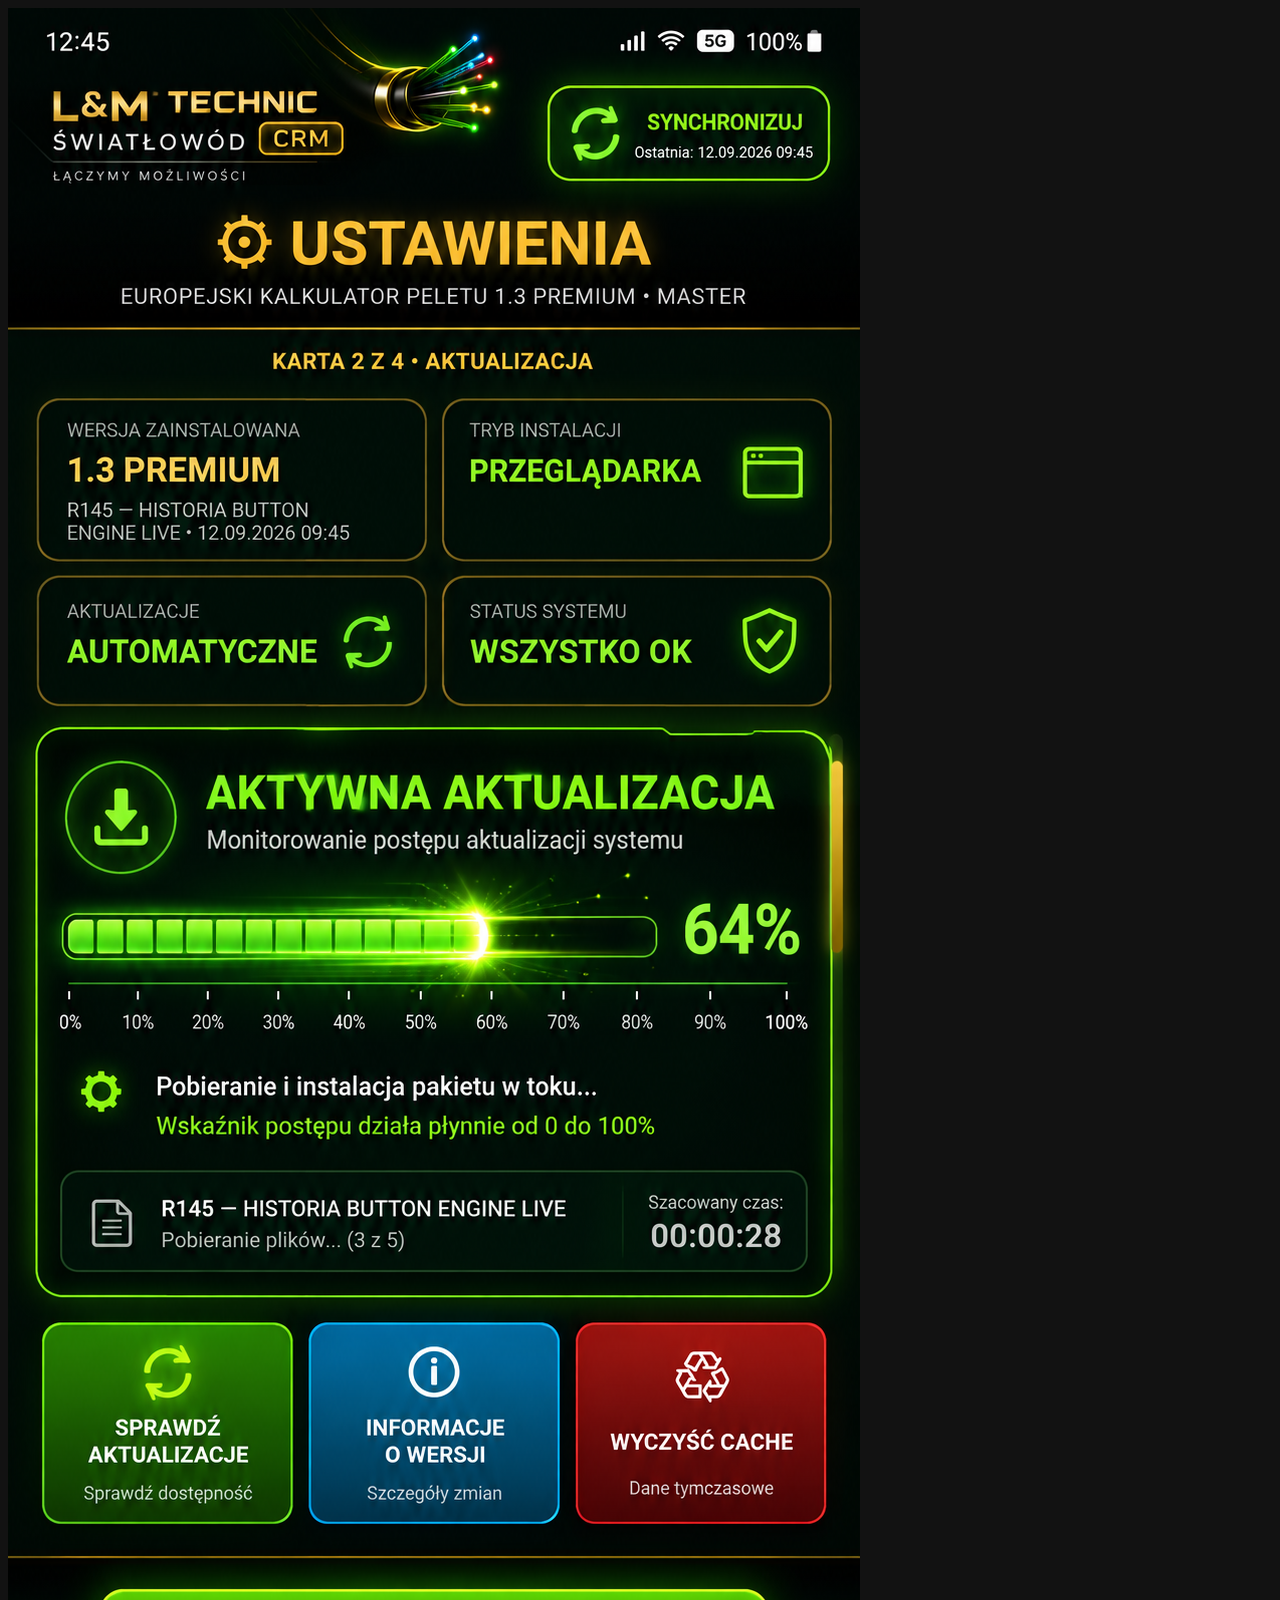
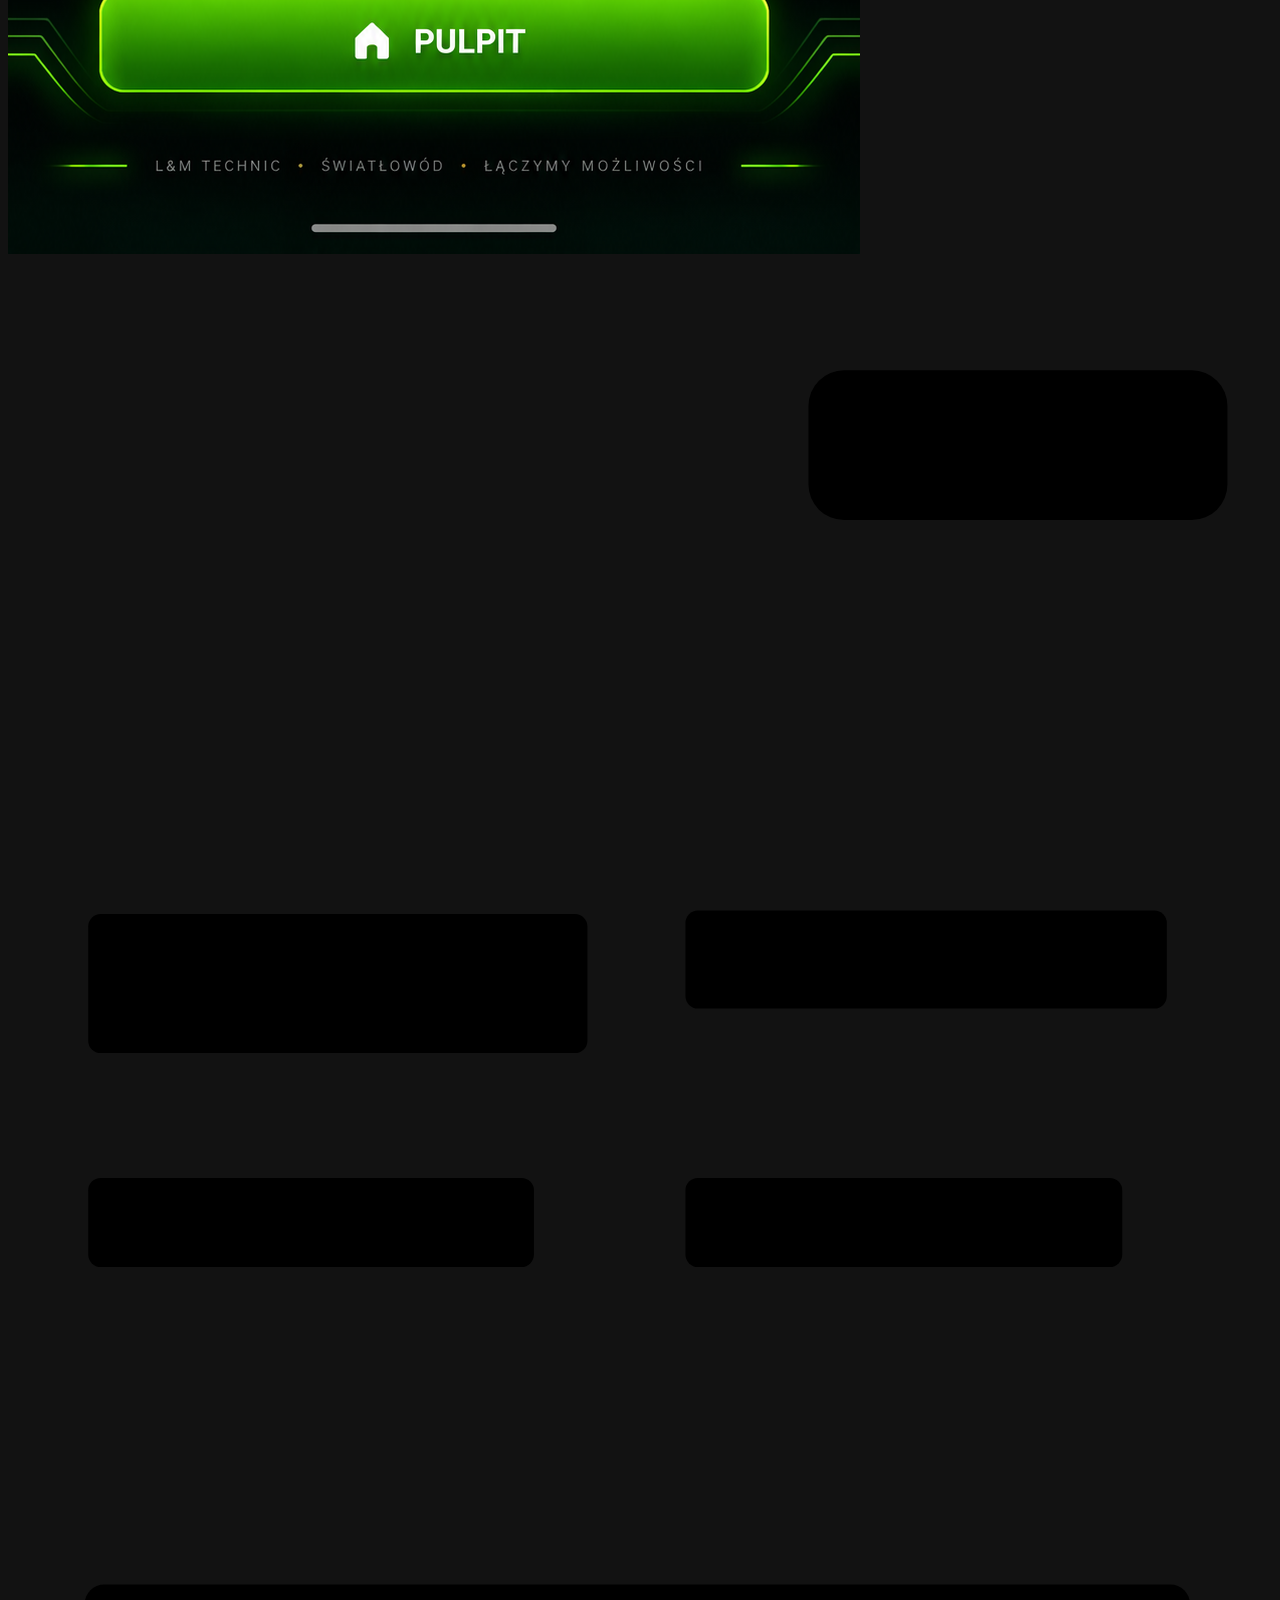
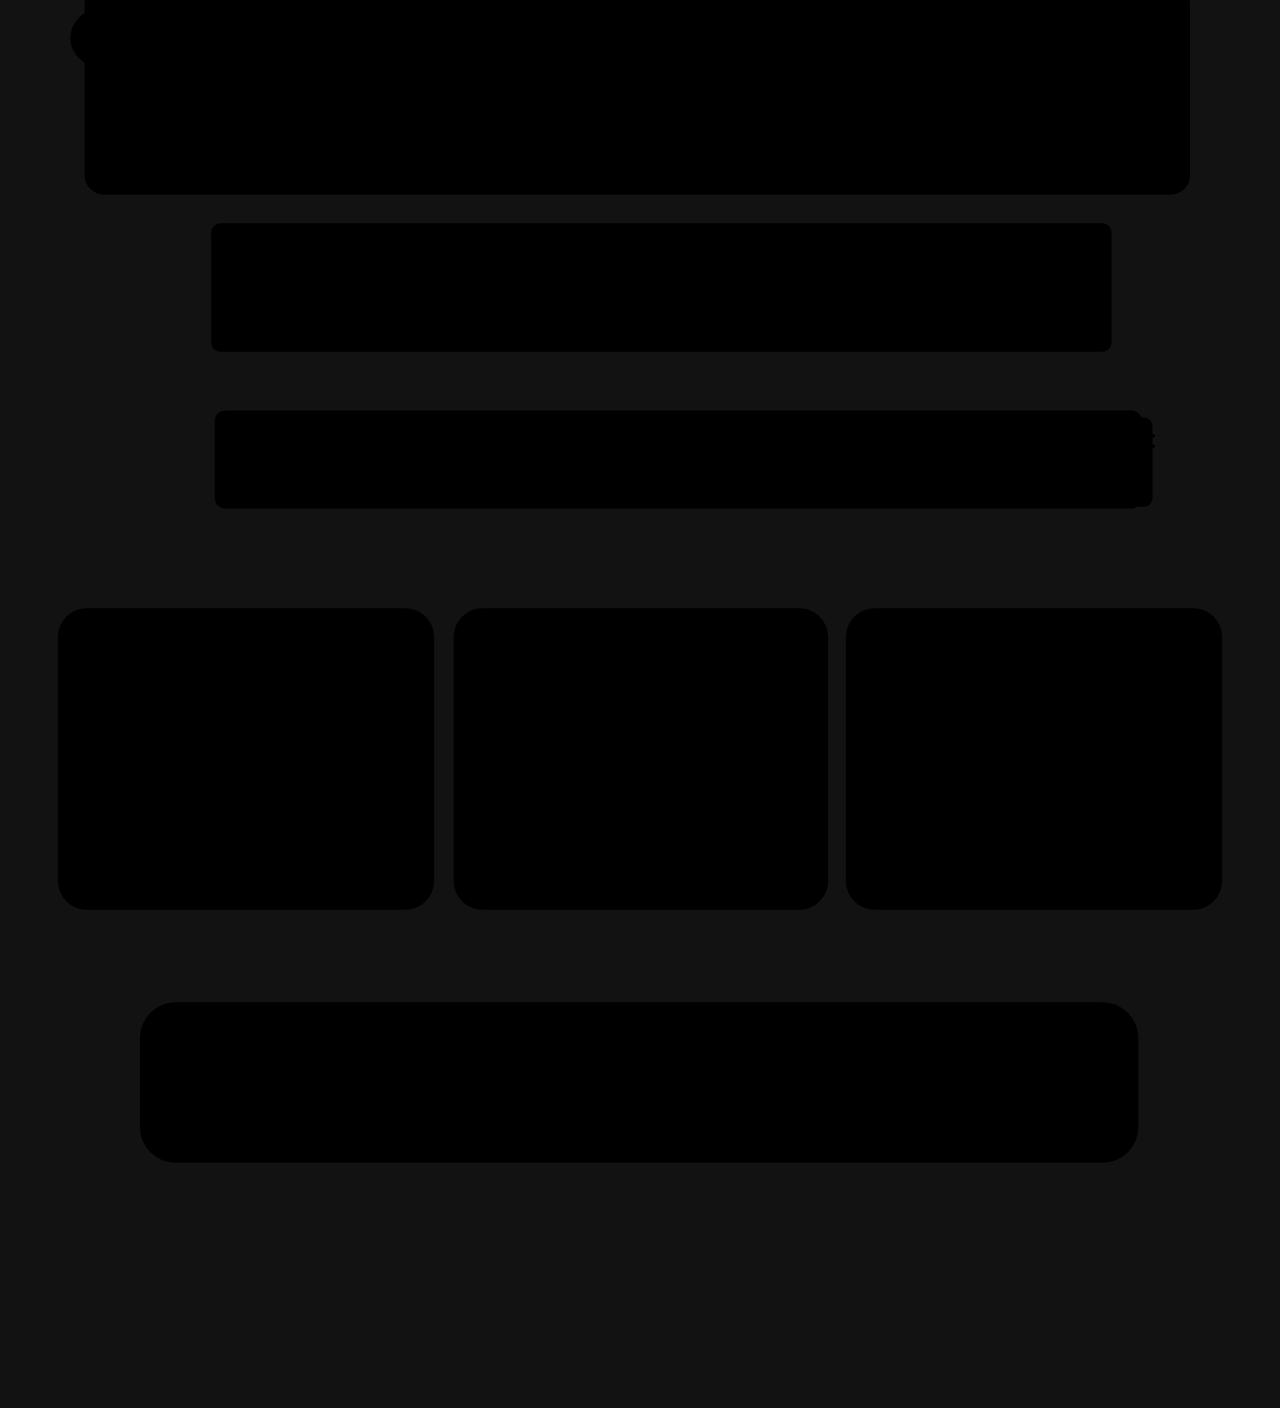
==== settings-update.html @ e4307342 "KARTA 1 AKTUALIZACJA: montaż MASTER 1:1 i warstwy LIVE" ====
<!doctype html>
<html lang="pl">
<head>
  <meta charset="utf-8">
  <meta name="viewport" content="width=device-width, initial-scale=1, maximum-scale=5, user-scalable=yes, viewport-fit=cover">
  <meta name="theme-color" content="#001006">
  <meta name="color-scheme" content="dark">
  <title>AKTUALIZACJA APLIKACJI — CRM ŚWIATŁOWÓD EU</title>
  <link rel="stylesheet" href="./settings-update.css?v=karta1-live-01">
</head>
<body>
  <main id="updateViewport" aria-label="Karta 1 Aktualizacja aplikacji">
    <section id="updateStage" data-master="709x1536">
      <img id="updateMaster" src="./01_GRAFIKI_KART_WEJSCIOWE/03_USTAWIENIA_KARTA_1_AKTUALIZACJA_MASTER_1TO1.png?v=karta1-live-01" alt="" draggable="false">

      <svg id="updateLive" viewBox="0 0 709 1536" preserveAspectRatio="xMidYMid meet" aria-label="Warstwa LIVE aktualizacji">
        <!-- LIVE: top synchronize -->
        <rect class="dark-cover" x="515" y="88" width="155" height="34" rx="5"/>
        <text id="lastSyncText" class="small-live" x="522" y="110">Ostatnia: --.--.---- --:--</text>
        <g id="syncTopVisual">
          <circle class="sync-cover" cx="489" cy="98" r="31"/>
          <g class="sync-arrows" id="syncTopArrows">
            <path d="M469 95 A22 22 0 0 1 505 82"/>
            <path d="M503 75 L507 83 L498 85"/>
            <path d="M509 103 A22 22 0 0 1 473 116"/>
            <path d="M475 123 L471 115 L480 113"/>
          </g>
        </g>

        <!-- LIVE: installed version / mode / update / status -->
        <rect class="value-cover" x="45" y="368" width="280" height="78" rx="7"/>
        <text id="installedVersion" class="value-green gold" x="50" y="396">—</text>
        <text id="installedBuild" class="value-sub" x="50" y="423">—</text>
        <rect class="value-cover" x="380" y="366" width="270" height="55" rx="7"/>
        <text id="installMode" class="value-green" x="385" y="397">PRZEGLĄDARKA</text>
        <rect class="value-cover" x="45" y="516" width="250" height="50" rx="7"/>
        <text id="updateMode" class="value-green" x="50" y="548">AUTOMATYCZNE</text>
        <rect class="value-cover" x="380" y="516" width="245" height="50" rx="7"/>
        <text id="systemState" class="value-green" x="385" y="548">SPRAWDZANIE...</text>

        <!-- LIVE: surgical 0-100 progress -->
        <rect class="progress-cover" x="43" y="744" width="620" height="118" rx="11"/>
        <rect class="progress-track" x="47" y="757" width="493" height="34" rx="12"/>
        <rect id="progressFill" class="progress-fill" x="51" y="761" width="0" height="26" rx="9"/>
        <circle id="progressGlow" class="progress-glow" cx="51" cy="774" r="16"/>
        <text id="progressPct" class="progress-pct" x="562" y="790">0%</text>
        <line class="scale-line" x1="49" y1="812" x2="650" y2="812"/>
        <g id="scaleLabels" class="scale-labels">
          <text x="49" y="851">0%</text><text x="106" y="851">10%</text><text x="164" y="851">20%</text><text x="222" y="851">30%</text><text x="280" y="851">40%</text><text x="338" y="851">50%</text><text x="396" y="851">60%</text><text x="454" y="851">70%</text><text x="512" y="851">80%</text><text x="570" y="851">90%</text><text x="625" y="851">100%</text>
        </g>

        <!-- LIVE: process text -->
        <rect class="text-cover" x="114" y="878" width="505" height="72" rx="5"/>
        <text id="processTitle" class="process-title" x="121" y="909">Gotowy do sprawdzenia aktualizacji</text>
        <text id="processDetail" class="process-detail" x="121" y="940">Wskaźnik postępu działa od 0 do 100%</text>

        <!-- LIVE: step card / ETA -->
        <rect class="step-cover" x="116" y="983" width="520" height="55" rx="6"/>
        <text id="stepName" class="step-name" x="125" y="1007">SYSTEM GOTOWY</text>
        <text id="stepDetail" class="step-detail" x="125" y="1032">Oczekiwanie na rozpoczęcie procesu</text>
        <rect class="eta-cover" x="530" y="987" width="112" height="50" rx="5"/>
        <text id="etaLabel" class="eta-label" x="536" y="1004">Szacowany czas:</text>
        <text id="etaValue" class="eta-value" x="535" y="1032">00:00:00</text>

        <!-- transparent hit areas -->
        <rect class="hitbox" data-action="sync" x="449" y="63" width="235" height="84" rx="20"/>
        <rect class="hitbox" data-action="check" x="28" y="1094" width="211" height="169" rx="16"/>
        <rect class="hitbox" data-action="version" x="250" y="1094" width="210" height="169" rx="16"/>
        <rect class="hitbox" data-action="cache" x="470" y="1094" width="211" height="169" rx="16"/>
        <rect class="hitbox" data-action="pulpit" x="74" y="1315" width="560" height="90" rx="20"/>
      </svg>

      <div id="translationLayer" aria-hidden="true"></div>
      <dialog id="versionDialog">
        <button id="closeVersion" type="button">×</button>
        <h2 id="versionDialogTitle">INFORMACJE O WERSJI</h2>
        <pre id="versionDialogBody">—</pre>
      </dialog>
    </section>
  </main>
  <script src="./settings-update.js?v=karta1-live-01" defer></script>
</body>
</html>
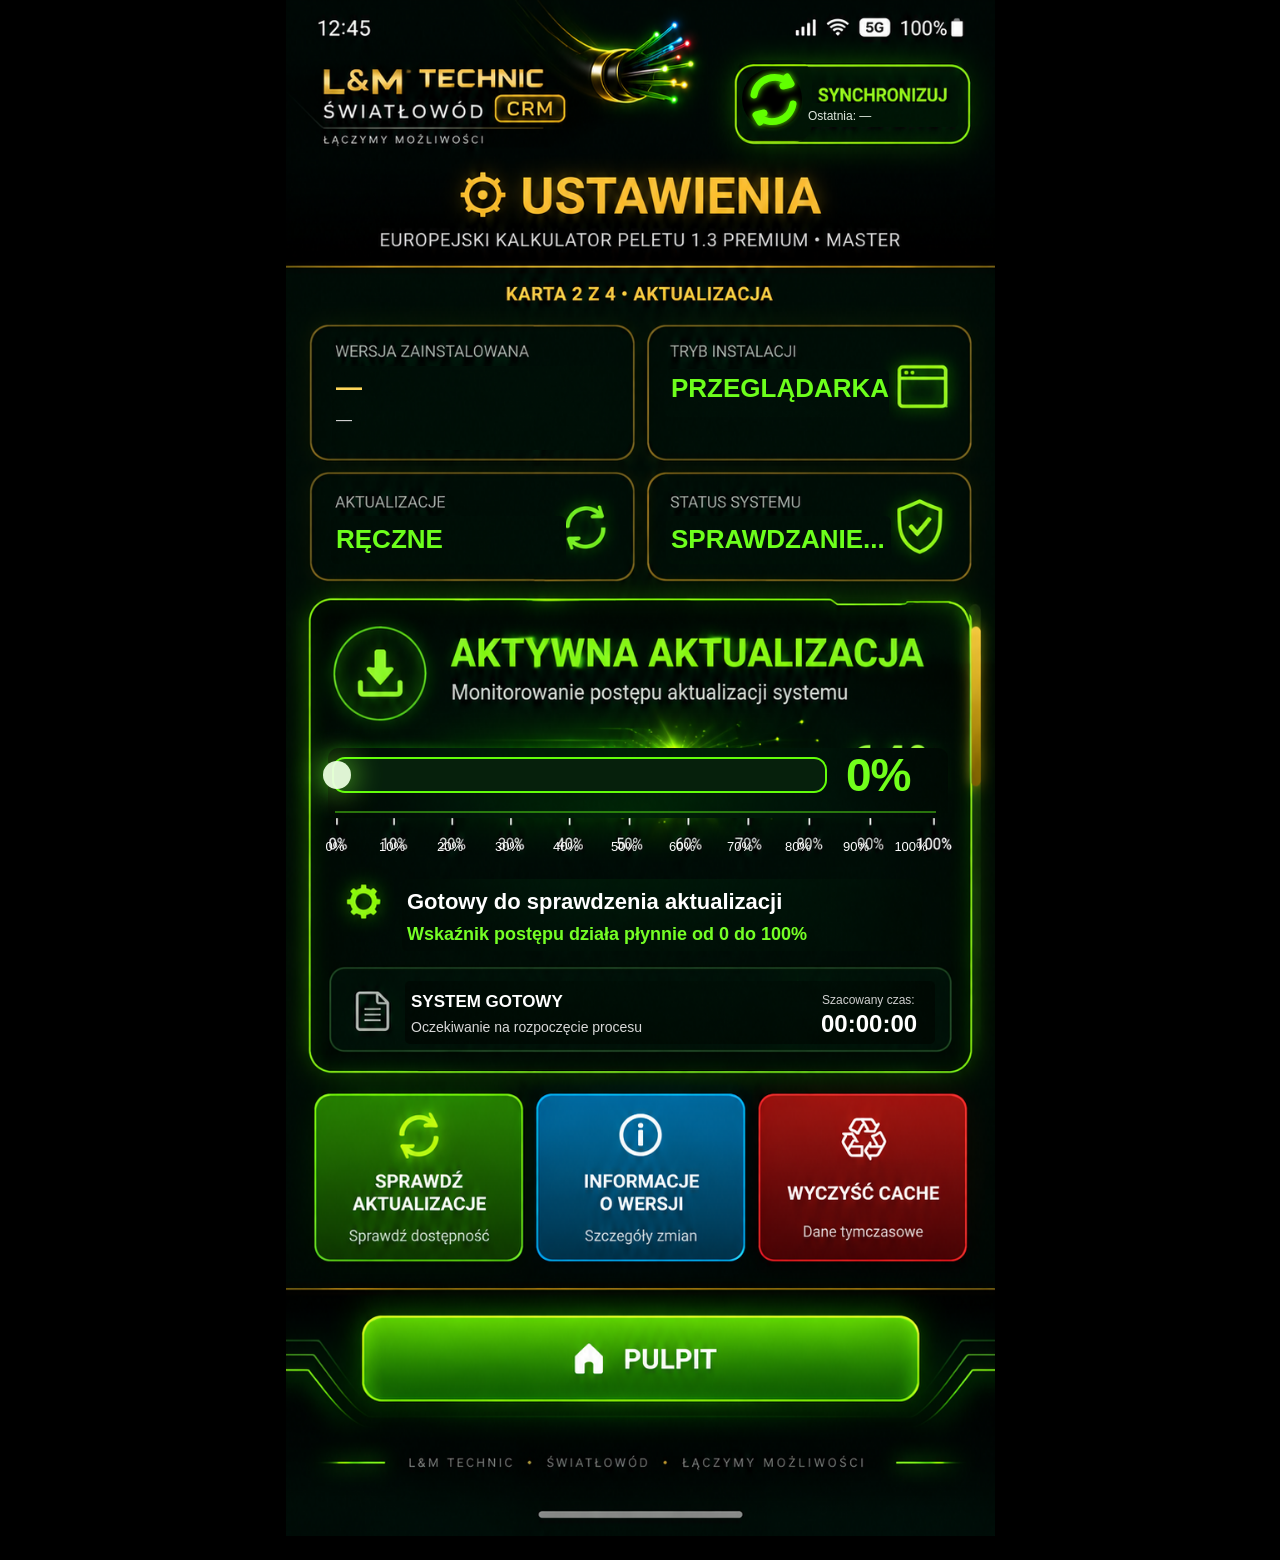
==== commit 565825e4: "KARTA 1 CHIRURGIA 02: usunięcie czarnych nakładek i użycie warstwy BASE" ====
--- a/settings-update.html
+++ b/settings-update.html
@@ -6,63 +6,77 @@
   <meta name="theme-color" content="#001006">
   <meta name="color-scheme" content="dark">
   <title>AKTUALIZACJA APLIKACJI — CRM ŚWIATŁOWÓD EU</title>
-  <link rel="stylesheet" href="./settings-update.css?v=karta1-live-01">
+  <link rel="stylesheet" href="./settings-update.css?v=karta1-live-02">
 </head>
 <body>
   <main id="updateViewport" aria-label="Karta 1 Aktualizacja aplikacji">
     <section id="updateStage" data-master="709x1536">
-      <img id="updateMaster" src="./01_GRAFIKI_KART_WEJSCIOWE/03_USTAWIENIA_KARTA_1_AKTUALIZACJA_MASTER_1TO1.png?v=karta1-live-01" alt="" draggable="false">
+      <img id="updateMaster" src="./01_GRAFIKI_KART_WEJSCIOWE/03_USTAWIENIA_KARTA_1_AKTUALIZACJA_MASTER_1TO1.png?v=karta1-live-02" alt="" draggable="false">
 
       <svg id="updateLive" viewBox="0 0 709 1536" preserveAspectRatio="xMidYMid meet" aria-label="Warstwa LIVE aktualizacji">
-        <!-- LIVE: top synchronize -->
-        <rect class="dark-cover" x="515" y="88" width="155" height="34" rx="5"/>
-        <text id="lastSyncText" class="small-live" x="522" y="110">Ostatnia: --.--.---- --:--</text>
+        <defs>
+          <clipPath id="pSyncIcon"><rect x="448" y="60" width="78" height="82" rx="18"/></clipPath>
+          <clipPath id="pLastSync"><rect x="516" y="103" width="156" height="24" rx="4"/></clipPath>
+          <clipPath id="pVersion"><rect x="46" y="366" width="288" height="84" rx="6"/></clipPath>
+          <clipPath id="pInstall"><rect x="378" y="369" width="225" height="48" rx="6"/></clipPath>
+          <clipPath id="pAuto"><rect x="45" y="516" width="235" height="48" rx="6"/></clipPath>
+          <clipPath id="pState"><rect x="380" y="516" width="225" height="48" rx="6"/></clipPath>
+          <clipPath id="pProgress"><rect x="42" y="748" width="620" height="70" rx="10"/></clipPath>
+          <clipPath id="pProcess"><rect x="116" y="879" width="520" height="72" rx="5"/></clipPath>
+          <clipPath id="pStep"><rect x="119" y="981" width="530" height="63" rx="5"/></clipPath>
+        </defs>
+
+        <!-- chirurgiczne czyszczenie dynamicznych miejsc Z WARSTWY BASE, bez czarnych nakładek -->
+        <g id="basePatches" aria-hidden="true">
+          <image href="./02_TLO_MASTER/03_USTAWIENIA_KARTA_1_AKTUALIZACJA_TLO_MASTER.png?v=karta1-live-02" x="0" y="0" width="709" height="1536" preserveAspectRatio="none" clip-path="url(#pSyncIcon)"/>
+          <image href="./02_TLO_MASTER/03_USTAWIENIA_KARTA_1_AKTUALIZACJA_TLO_MASTER.png?v=karta1-live-02" x="0" y="0" width="709" height="1536" preserveAspectRatio="none" clip-path="url(#pLastSync)"/>
+          <image href="./02_TLO_MASTER/03_USTAWIENIA_KARTA_1_AKTUALIZACJA_TLO_MASTER.png?v=karta1-live-02" x="0" y="0" width="709" height="1536" preserveAspectRatio="none" clip-path="url(#pVersion)"/>
+          <image href="./02_TLO_MASTER/03_USTAWIENIA_KARTA_1_AKTUALIZACJA_TLO_MASTER.png?v=karta1-live-02" x="0" y="0" width="709" height="1536" preserveAspectRatio="none" clip-path="url(#pInstall)"/>
+          <image href="./02_TLO_MASTER/03_USTAWIENIA_KARTA_1_AKTUALIZACJA_TLO_MASTER.png?v=karta1-live-02" x="0" y="0" width="709" height="1536" preserveAspectRatio="none" clip-path="url(#pAuto)"/>
+          <image href="./02_TLO_MASTER/03_USTAWIENIA_KARTA_1_AKTUALIZACJA_TLO_MASTER.png?v=karta1-live-02" x="0" y="0" width="709" height="1536" preserveAspectRatio="none" clip-path="url(#pState)"/>
+          <image href="./02_TLO_MASTER/03_USTAWIENIA_KARTA_1_AKTUALIZACJA_TLO_MASTER.png?v=karta1-live-02" x="0" y="0" width="709" height="1536" preserveAspectRatio="none" clip-path="url(#pProgress)"/>
+          <image href="./02_TLO_MASTER/03_USTAWIENIA_KARTA_1_AKTUALIZACJA_TLO_MASTER.png?v=karta1-live-02" x="0" y="0" width="709" height="1536" preserveAspectRatio="none" clip-path="url(#pProcess)"/>
+          <image href="./02_TLO_MASTER/03_USTAWIENIA_KARTA_1_AKTUALIZACJA_TLO_MASTER.png?v=karta1-live-02" x="0" y="0" width="709" height="1536" preserveAspectRatio="none" clip-path="url(#pStep)"/>
+        </g>
+
+        <!-- LIVE: SYNCHRONIZUJ -->
+        <text id="lastSyncText" class="small-live" x="522" y="120">Ostatnia: --.--.---- --:--</text>
         <g id="syncTopVisual">
-          <circle class="sync-cover" cx="489" cy="98" r="31"/>
+          <circle class="sync-ring" cx="486" cy="99" r="30"/>
           <g class="sync-arrows" id="syncTopArrows">
-            <path d="M469 95 A22 22 0 0 1 505 82"/>
-            <path d="M503 75 L507 83 L498 85"/>
-            <path d="M509 103 A22 22 0 0 1 473 116"/>
-            <path d="M475 123 L471 115 L480 113"/>
+            <path d="M468 95 A21 21 0 0 1 503 83"/>
+            <path d="M501 77 L505 84 L497 86"/>
+            <path d="M507 104 A21 21 0 0 1 472 116"/>
+            <path d="M474 122 L470 115 L478 113"/>
           </g>
         </g>
 
-        <!-- LIVE: installed version / mode / update / status -->
-        <rect class="value-cover" x="45" y="368" width="280" height="78" rx="7"/>
+        <!-- LIVE: wersja / tryb / status -->
         <text id="installedVersion" class="value-green gold" x="50" y="396">—</text>
-        <text id="installedBuild" class="value-sub" x="50" y="423">—</text>
-        <rect class="value-cover" x="380" y="366" width="270" height="55" rx="7"/>
+        <text id="installedBuild" class="value-sub" x="50" y="425">—</text>
         <text id="installMode" class="value-green" x="385" y="397">PRZEGLĄDARKA</text>
-        <rect class="value-cover" x="45" y="516" width="250" height="50" rx="7"/>
         <text id="updateMode" class="value-green" x="50" y="548">AUTOMATYCZNE</text>
-        <rect class="value-cover" x="380" y="516" width="245" height="50" rx="7"/>
         <text id="systemState" class="value-green" x="385" y="548">SPRAWDZANIE...</text>
 
-        <!-- LIVE: surgical 0-100 progress -->
-        <rect class="progress-cover" x="43" y="744" width="620" height="118" rx="11"/>
-        <rect class="progress-track" x="47" y="757" width="493" height="34" rx="12"/>
-        <rect id="progressFill" class="progress-fill" x="51" y="761" width="0" height="26" rx="9"/>
-        <circle id="progressGlow" class="progress-glow" cx="51" cy="774" r="16"/>
-        <text id="progressPct" class="progress-pct" x="562" y="790">0%</text>
+        <!-- LIVE: wskaźnik aktualizacji 0–100 -->
+        <rect class="progress-track" x="47" y="758" width="493" height="34" rx="12"/>
+        <rect id="progressFill" class="progress-fill" x="51" y="762" width="0" height="26" rx="9"/>
+        <circle id="progressGlow" class="progress-glow" cx="51" cy="775" r="14"/>
+        <text id="progressPct" class="progress-pct" x="560" y="791">0%</text>
         <line class="scale-line" x1="49" y1="812" x2="650" y2="812"/>
         <g id="scaleLabels" class="scale-labels">
           <text x="49" y="851">0%</text><text x="106" y="851">10%</text><text x="164" y="851">20%</text><text x="222" y="851">30%</text><text x="280" y="851">40%</text><text x="338" y="851">50%</text><text x="396" y="851">60%</text><text x="454" y="851">70%</text><text x="512" y="851">80%</text><text x="570" y="851">90%</text><text x="625" y="851">100%</text>
         </g>
 
-        <!-- LIVE: process text -->
-        <rect class="text-cover" x="114" y="878" width="505" height="72" rx="5"/>
+        <!-- LIVE: proces -->
         <text id="processTitle" class="process-title" x="121" y="909">Gotowy do sprawdzenia aktualizacji</text>
-        <text id="processDetail" class="process-detail" x="121" y="940">Wskaźnik postępu działa od 0 do 100%</text>
-
-        <!-- LIVE: step card / ETA -->
-        <rect class="step-cover" x="116" y="983" width="520" height="55" rx="6"/>
+        <text id="processDetail" class="process-detail" x="121" y="940">Wskaźnik postępu działa płynnie od 0 do 100%</text>
         <text id="stepName" class="step-name" x="125" y="1007">SYSTEM GOTOWY</text>
         <text id="stepDetail" class="step-detail" x="125" y="1032">Oczekiwanie na rozpoczęcie procesu</text>
-        <rect class="eta-cover" x="530" y="987" width="112" height="50" rx="5"/>
         <text id="etaLabel" class="eta-label" x="536" y="1004">Szacowany czas:</text>
         <text id="etaValue" class="eta-value" x="535" y="1032">00:00:00</text>
 
-        <!-- transparent hit areas -->
+        <!-- aktywne strefy -->
         <rect class="hitbox" data-action="sync" x="449" y="63" width="235" height="84" rx="20"/>
         <rect class="hitbox" data-action="check" x="28" y="1094" width="211" height="169" rx="16"/>
         <rect class="hitbox" data-action="version" x="250" y="1094" width="210" height="169" rx="16"/>
@@ -78,6 +92,6 @@
       </dialog>
     </section>
   </main>
-  <script src="./settings-update.js?v=karta1-live-01" defer></script>
+  <script src="./settings-update.js?v=karta1-live-02" defer></script>
 </body>
 </html>
--- a/settings-update.css
+++ b/settings-update.css
@@ -0,0 +1 @@
+*{box-sizing:border-box}html,body{margin:0;padding:0;min-height:100%;background:#000;color:#fff}html{overflow-x:hidden}body{overflow-x:hidden;font-family:Arial,Helvetica,sans-serif;-webkit-tap-highlight-color:transparent}#updateViewport{width:100%;display:flex;justify-content:center;align-items:flex-start;background:#000}#updateStage{position:relative;width:min(100vw,709px);aspect-ratio:709/1536;flex:0 0 auto;overflow:hidden;background:#000}#updateMaster{position:absolute;inset:0;width:100%;height:100%;display:block;object-fit:fill;user-select:none;-webkit-user-drag:none;pointer-events:none}#updateLive{position:absolute;inset:0;width:100%;height:100%;display:block}.dark-cover,.value-cover,.text-cover,.step-cover,.eta-cover,.progress-cover{fill:#011006;fill-opacity:.97}.small-live,.value-green,.value-sub,.progress-pct,.scale-labels,.process-title,.process-detail,.step-name,.step-detail,.eta-label,.eta-value{font-family:Arial,Helvetica,sans-serif;dominant-baseline:alphabetic}.small-live{fill:#dfe8df;font-size:12px}.value-green{fill:#6dff1c;font-size:26px;font-weight:800}.value-green.gold{fill:#ffd75b}.value-sub{fill:#d4d4d4;font-size:16px;font-weight:500}.sync-cover{fill:#001700;stroke:#61ff00;stroke-width:2;filter:drop-shadow(0 0 6px #61ff00)}.sync-arrows{fill:none;stroke:#61ff00;stroke-width:7;stroke-linecap:round;stroke-linejoin:round;filter:drop-shadow(0 0 3px #61ff00);transform-box:view-box;transform-origin:489px 98px}.syncing .sync-arrows{animation:syncspin .72s linear infinite}@keyframes syncspin{to{transform:rotate(360deg)}}.progress-track{fill:#06200c;stroke:#63ff0a;stroke-width:2}.progress-fill{fill:url(#none);fill:#67ff17;filter:drop-shadow(0 0 7px #65ff13);transition:width .28s ease}.progress-glow{fill:#eaffde;filter:drop-shadow(0 0 16px #7dff2b);opacity:.95;transition:cx .28s ease}.progress-pct{fill:#71ff1b;font-size:46px;font-weight:900;letter-spacing:-1px}.scale-line{stroke:#62ff18;stroke-width:1;opacity:.85}.scale-labels text{fill:#fff;font-size:13px;text-anchor:middle}.process-title{fill:#fff;font-size:22px;font-weight:800}.process-detail{fill:#75ff25;font-size:18px;font-weight:600}.step-name{fill:#fff;font-size:17px;font-weight:800}.step-detail{fill:#d8d8d8;font-size:14px}.eta-label{fill:#d0d0d0;font-size:12px}.eta-value{fill:#fff;font-size:24px;font-weight:800}.hitbox{fill:transparent;stroke:transparent;cursor:pointer;pointer-events:all}#updateStage.debug .hitbox{stroke:#00ffff;stroke-width:1;fill:rgba(0,255,255,.03)}#translationLayer{position:absolute;inset:0;pointer-events:none;display:none}body.translated #translationLayer{display:block}#versionDialog{width:min(88%,560px);border:1px solid #5cff00;border-radius:18px;background:#020803;color:#fff;box-shadow:0 0 35px rgba(90,255,0,.28);padding:24px}#versionDialog::backdrop{background:rgba(0,0,0,.78)}#versionDialog h2{margin:0 36px 14px 0;color:#6cff1c;font-size:22px}#versionDialog pre{white-space:pre-wrap;word-break:break-word;color:#ddd;font:13px/1.45 ui-monospace,SFMono-Regular,Menlo,monospace;max-height:55vh;overflow:auto}#closeVersion{position:absolute;right:12px;top:8px;width:36px;height:36px;border:0;border-radius:50%;background:#111;color:#fff;font-size:26px}@media (min-width:710px){body{padding-bottom:24px}}
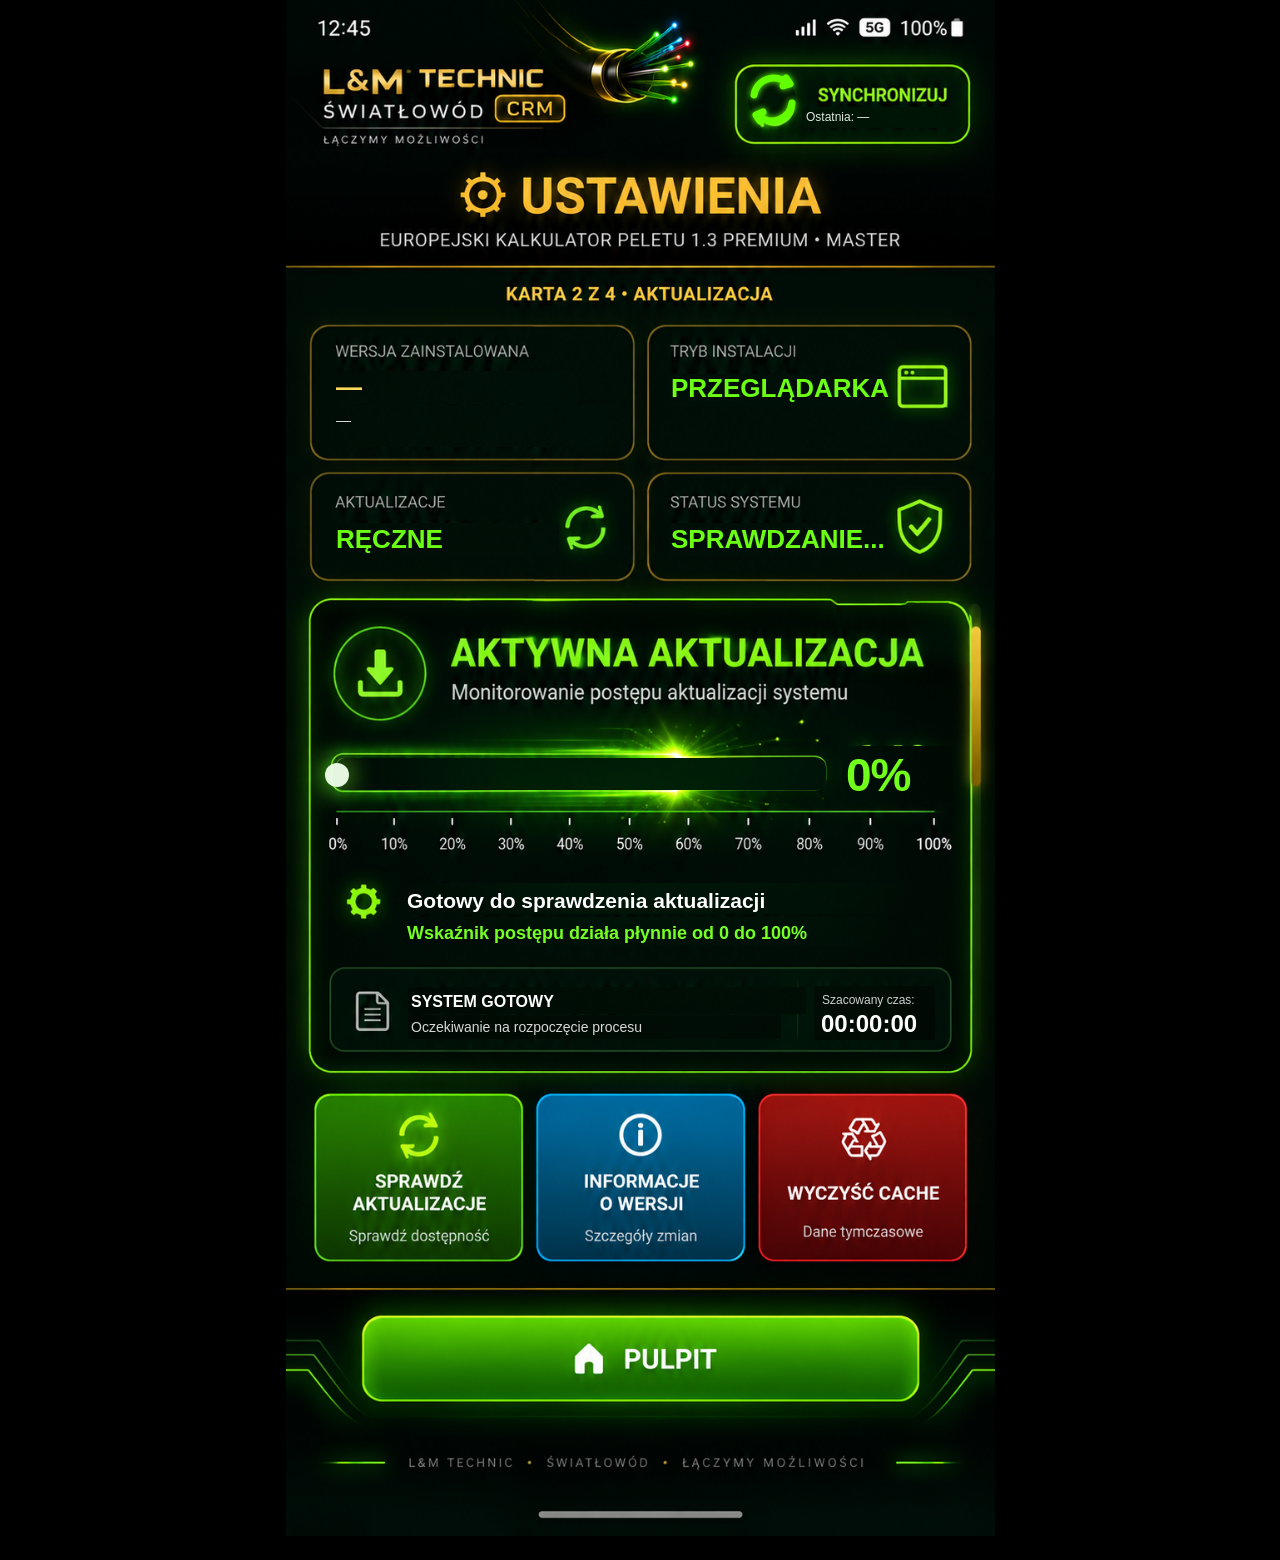
==== commit fb94390e: "KARTA 1 CHIRURGIA 03: usunięcie duplikatów skali i zwężenie stref LIVE" ====
--- a/settings-update.html
+++ b/settings-update.html
@@ -6,77 +6,75 @@
   <meta name="theme-color" content="#001006">
   <meta name="color-scheme" content="dark">
   <title>AKTUALIZACJA APLIKACJI — CRM ŚWIATŁOWÓD EU</title>
-  <link rel="stylesheet" href="./settings-update.css?v=karta1-live-02">
+  <link rel="stylesheet" href="./settings-update.css?v=karta1-live-03">
 </head>
 <body>
   <main id="updateViewport" aria-label="Karta 1 Aktualizacja aplikacji">
     <section id="updateStage" data-master="709x1536">
-      <img id="updateMaster" src="./01_GRAFIKI_KART_WEJSCIOWE/03_USTAWIENIA_KARTA_1_AKTUALIZACJA_MASTER_1TO1.png?v=karta1-live-02" alt="" draggable="false">
+      <img id="updateMaster" src="./01_GRAFIKI_KART_WEJSCIOWE/03_USTAWIENIA_KARTA_1_AKTUALIZACJA_MASTER_1TO1.png?v=karta1-live-03" alt="" draggable="false">
 
       <svg id="updateLive" viewBox="0 0 709 1536" preserveAspectRatio="xMidYMid meet" aria-label="Warstwa LIVE aktualizacji">
         <defs>
-          <clipPath id="pSyncIcon"><rect x="448" y="60" width="78" height="82" rx="18"/></clipPath>
-          <clipPath id="pLastSync"><rect x="516" y="103" width="156" height="24" rx="4"/></clipPath>
-          <clipPath id="pVersion"><rect x="46" y="366" width="288" height="84" rx="6"/></clipPath>
-          <clipPath id="pInstall"><rect x="378" y="369" width="225" height="48" rx="6"/></clipPath>
-          <clipPath id="pAuto"><rect x="45" y="516" width="235" height="48" rx="6"/></clipPath>
-          <clipPath id="pState"><rect x="380" y="516" width="225" height="48" rx="6"/></clipPath>
-          <clipPath id="pProgress"><rect x="42" y="748" width="620" height="70" rx="10"/></clipPath>
-          <clipPath id="pProcess"><rect x="116" y="879" width="520" height="72" rx="5"/></clipPath>
-          <clipPath id="pStep"><rect x="119" y="981" width="530" height="63" rx="5"/></clipPath>
+          <clipPath id="pSyncInner"><circle cx="486" cy="99" r="24"/></clipPath>
+          <clipPath id="pLastSync"><rect x="516" y="107" width="158" height="21" rx="3"/></clipPath>
+          <clipPath id="pVersion1"><rect x="47" y="371" width="244" height="33" rx="3"/></clipPath>
+          <clipPath id="pVersion2"><rect x="47" y="405" width="282" height="42" rx="3"/></clipPath>
+          <clipPath id="pInstall"><rect x="382" y="374" width="211" height="33" rx="3"/></clipPath>
+          <clipPath id="pAuto"><rect x="47" y="523" width="226" height="33" rx="3"/></clipPath>
+          <clipPath id="pState"><rect x="382" y="523" width="219" height="33" rx="3"/></clipPath>
+          <clipPath id="pBar"><rect x="50" y="758" width="490" height="32" rx="9"/></clipPath>
+          <clipPath id="pPercent"><rect x="556" y="746" width="111" height="55" rx="3"/></clipPath>
+          <clipPath id="pProcessTitle"><rect x="118" y="883" width="500" height="31" rx="3"/></clipPath>
+          <clipPath id="pProcessDetail"><rect x="118" y="917" width="483" height="29" rx="3"/></clipPath>
+          <clipPath id="pStepName"><rect x="122" y="987" width="398" height="27" rx="3"/></clipPath>
+          <clipPath id="pStepDetail"><rect x="122" y="1015" width="373" height="24" rx="3"/></clipPath>
+          <clipPath id="pEta"><rect x="528" y="986" width="121" height="54" rx="3"/></clipPath>
         </defs>
 
-        <!-- chirurgiczne czyszczenie dynamicznych miejsc Z WARSTWY BASE, bez czarnych nakładek -->
         <g id="basePatches" aria-hidden="true">
-          <image href="./02_TLO_MASTER/03_USTAWIENIA_KARTA_1_AKTUALIZACJA_TLO_MASTER.png?v=karta1-live-02" x="0" y="0" width="709" height="1536" preserveAspectRatio="none" clip-path="url(#pSyncIcon)"/>
-          <image href="./02_TLO_MASTER/03_USTAWIENIA_KARTA_1_AKTUALIZACJA_TLO_MASTER.png?v=karta1-live-02" x="0" y="0" width="709" height="1536" preserveAspectRatio="none" clip-path="url(#pLastSync)"/>
-          <image href="./02_TLO_MASTER/03_USTAWIENIA_KARTA_1_AKTUALIZACJA_TLO_MASTER.png?v=karta1-live-02" x="0" y="0" width="709" height="1536" preserveAspectRatio="none" clip-path="url(#pVersion)"/>
-          <image href="./02_TLO_MASTER/03_USTAWIENIA_KARTA_1_AKTUALIZACJA_TLO_MASTER.png?v=karta1-live-02" x="0" y="0" width="709" height="1536" preserveAspectRatio="none" clip-path="url(#pInstall)"/>
-          <image href="./02_TLO_MASTER/03_USTAWIENIA_KARTA_1_AKTUALIZACJA_TLO_MASTER.png?v=karta1-live-02" x="0" y="0" width="709" height="1536" preserveAspectRatio="none" clip-path="url(#pAuto)"/>
-          <image href="./02_TLO_MASTER/03_USTAWIENIA_KARTA_1_AKTUALIZACJA_TLO_MASTER.png?v=karta1-live-02" x="0" y="0" width="709" height="1536" preserveAspectRatio="none" clip-path="url(#pState)"/>
-          <image href="./02_TLO_MASTER/03_USTAWIENIA_KARTA_1_AKTUALIZACJA_TLO_MASTER.png?v=karta1-live-02" x="0" y="0" width="709" height="1536" preserveAspectRatio="none" clip-path="url(#pProgress)"/>
-          <image href="./02_TLO_MASTER/03_USTAWIENIA_KARTA_1_AKTUALIZACJA_TLO_MASTER.png?v=karta1-live-02" x="0" y="0" width="709" height="1536" preserveAspectRatio="none" clip-path="url(#pProcess)"/>
-          <image href="./02_TLO_MASTER/03_USTAWIENIA_KARTA_1_AKTUALIZACJA_TLO_MASTER.png?v=karta1-live-02" x="0" y="0" width="709" height="1536" preserveAspectRatio="none" clip-path="url(#pStep)"/>
+          <image href="./02_TLO_MASTER/03_USTAWIENIA_KARTA_1_AKTUALIZACJA_TLO_MASTER.png?v=karta1-live-03" x="0" y="0" width="709" height="1536" preserveAspectRatio="none" clip-path="url(#pSyncInner)"/>
+          <image href="./02_TLO_MASTER/03_USTAWIENIA_KARTA_1_AKTUALIZACJA_TLO_MASTER.png?v=karta1-live-03" x="0" y="0" width="709" height="1536" preserveAspectRatio="none" clip-path="url(#pLastSync)"/>
+          <image href="./02_TLO_MASTER/03_USTAWIENIA_KARTA_1_AKTUALIZACJA_TLO_MASTER.png?v=karta1-live-03" x="0" y="0" width="709" height="1536" preserveAspectRatio="none" clip-path="url(#pVersion1)"/>
+          <image href="./02_TLO_MASTER/03_USTAWIENIA_KARTA_1_AKTUALIZACJA_TLO_MASTER.png?v=karta1-live-03" x="0" y="0" width="709" height="1536" preserveAspectRatio="none" clip-path="url(#pVersion2)"/>
+          <image href="./02_TLO_MASTER/03_USTAWIENIA_KARTA_1_AKTUALIZACJA_TLO_MASTER.png?v=karta1-live-03" x="0" y="0" width="709" height="1536" preserveAspectRatio="none" clip-path="url(#pInstall)"/>
+          <image href="./02_TLO_MASTER/03_USTAWIENIA_KARTA_1_AKTUALIZACJA_TLO_MASTER.png?v=karta1-live-03" x="0" y="0" width="709" height="1536" preserveAspectRatio="none" clip-path="url(#pAuto)"/>
+          <image href="./02_TLO_MASTER/03_USTAWIENIA_KARTA_1_AKTUALIZACJA_TLO_MASTER.png?v=karta1-live-03" x="0" y="0" width="709" height="1536" preserveAspectRatio="none" clip-path="url(#pState)"/>
+          <image href="./02_TLO_MASTER/03_USTAWIENIA_KARTA_1_AKTUALIZACJA_TLO_MASTER.png?v=karta1-live-03" x="0" y="0" width="709" height="1536" preserveAspectRatio="none" clip-path="url(#pBar)"/>
+          <image href="./02_TLO_MASTER/03_USTAWIENIA_KARTA_1_AKTUALIZACJA_TLO_MASTER.png?v=karta1-live-03" x="0" y="0" width="709" height="1536" preserveAspectRatio="none" clip-path="url(#pPercent)"/>
+          <image href="./02_TLO_MASTER/03_USTAWIENIA_KARTA_1_AKTUALIZACJA_TLO_MASTER.png?v=karta1-live-03" x="0" y="0" width="709" height="1536" preserveAspectRatio="none" clip-path="url(#pProcessTitle)"/>
+          <image href="./02_TLO_MASTER/03_USTAWIENIA_KARTA_1_AKTUALIZACJA_TLO_MASTER.png?v=karta1-live-03" x="0" y="0" width="709" height="1536" preserveAspectRatio="none" clip-path="url(#pProcessDetail)"/>
+          <image href="./02_TLO_MASTER/03_USTAWIENIA_KARTA_1_AKTUALIZACJA_TLO_MASTER.png?v=karta1-live-03" x="0" y="0" width="709" height="1536" preserveAspectRatio="none" clip-path="url(#pStepName)"/>
+          <image href="./02_TLO_MASTER/03_USTAWIENIA_KARTA_1_AKTUALIZACJA_TLO_MASTER.png?v=karta1-live-03" x="0" y="0" width="709" height="1536" preserveAspectRatio="none" clip-path="url(#pStepDetail)"/>
+          <image href="./02_TLO_MASTER/03_USTAWIENIA_KARTA_1_AKTUALIZACJA_TLO_MASTER.png?v=karta1-live-03" x="0" y="0" width="709" height="1536" preserveAspectRatio="none" clip-path="url(#pEta)"/>
         </g>
 
-        <!-- LIVE: SYNCHRONIZUJ -->
-        <text id="lastSyncText" class="small-live" x="522" y="120">Ostatnia: --.--.---- --:--</text>
+        <text id="lastSyncText" class="small-live" x="520" y="121">Ostatnia: --.--.---- --:--</text>
         <g id="syncTopVisual">
-          <circle class="sync-ring" cx="486" cy="99" r="30"/>
           <g class="sync-arrows" id="syncTopArrows">
-            <path d="M468 95 A21 21 0 0 1 503 83"/>
-            <path d="M501 77 L505 84 L497 86"/>
-            <path d="M507 104 A21 21 0 0 1 472 116"/>
-            <path d="M474 122 L470 115 L478 113"/>
+            <path d="M468 95 A20 20 0 0 1 502 84"/>
+            <path d="M500 78 L504 84 L497 86"/>
+            <path d="M506 103 A20 20 0 0 1 472 115"/>
+            <path d="M474 121 L470 115 L477 112"/>
           </g>
         </g>
 
-        <!-- LIVE: wersja / tryb / status -->
         <text id="installedVersion" class="value-green gold" x="50" y="396">—</text>
         <text id="installedBuild" class="value-sub" x="50" y="425">—</text>
         <text id="installMode" class="value-green" x="385" y="397">PRZEGLĄDARKA</text>
         <text id="updateMode" class="value-green" x="50" y="548">AUTOMATYCZNE</text>
         <text id="systemState" class="value-green" x="385" y="548">SPRAWDZANIE...</text>
 
-        <!-- LIVE: wskaźnik aktualizacji 0–100 -->
-        <rect class="progress-track" x="47" y="758" width="493" height="34" rx="12"/>
-        <rect id="progressFill" class="progress-fill" x="51" y="762" width="0" height="26" rx="9"/>
-        <circle id="progressGlow" class="progress-glow" cx="51" cy="775" r="14"/>
+        <rect id="progressFill" class="progress-fill" x="51" y="761" width="0" height="28" rx="8"/>
+        <circle id="progressGlow" class="progress-glow" cx="51" cy="775" r="12"/>
         <text id="progressPct" class="progress-pct" x="560" y="791">0%</text>
-        <line class="scale-line" x1="49" y1="812" x2="650" y2="812"/>
-        <g id="scaleLabels" class="scale-labels">
-          <text x="49" y="851">0%</text><text x="106" y="851">10%</text><text x="164" y="851">20%</text><text x="222" y="851">30%</text><text x="280" y="851">40%</text><text x="338" y="851">50%</text><text x="396" y="851">60%</text><text x="454" y="851">70%</text><text x="512" y="851">80%</text><text x="570" y="851">90%</text><text x="625" y="851">100%</text>
-        </g>
 
-        <!-- LIVE: proces -->
-        <text id="processTitle" class="process-title" x="121" y="909">Gotowy do sprawdzenia aktualizacji</text>
-        <text id="processDetail" class="process-detail" x="121" y="940">Wskaźnik postępu działa płynnie od 0 do 100%</text>
+        <text id="processTitle" class="process-title" x="121" y="908">Gotowy do sprawdzenia aktualizacji</text>
+        <text id="processDetail" class="process-detail" x="121" y="939">Wskaźnik postępu działa płynnie od 0 do 100%</text>
         <text id="stepName" class="step-name" x="125" y="1007">SYSTEM GOTOWY</text>
         <text id="stepDetail" class="step-detail" x="125" y="1032">Oczekiwanie na rozpoczęcie procesu</text>
         <text id="etaLabel" class="eta-label" x="536" y="1004">Szacowany czas:</text>
         <text id="etaValue" class="eta-value" x="535" y="1032">00:00:00</text>
 
-        <!-- aktywne strefy -->
         <rect class="hitbox" data-action="sync" x="449" y="63" width="235" height="84" rx="20"/>
         <rect class="hitbox" data-action="check" x="28" y="1094" width="211" height="169" rx="16"/>
         <rect class="hitbox" data-action="version" x="250" y="1094" width="210" height="169" rx="16"/>
@@ -84,7 +82,6 @@
         <rect class="hitbox" data-action="pulpit" x="74" y="1315" width="560" height="90" rx="20"/>
       </svg>
 
-      <div id="translationLayer" aria-hidden="true"></div>
       <dialog id="versionDialog">
         <button id="closeVersion" type="button">×</button>
         <h2 id="versionDialogTitle">INFORMACJE O WERSJI</h2>
@@ -92,6 +89,6 @@
       </dialog>
     </section>
   </main>
-  <script src="./settings-update.js?v=karta1-live-02" defer></script>
+  <script src="./settings-update.js?v=karta1-live-03" defer></script>
 </body>
 </html>
--- a/settings-update.css
+++ b/settings-update.css
@@ -1 +1 @@
-*{box-sizing:border-box}html,body{margin:0;padding:0;min-height:100%;background:#000;color:#fff}html{overflow-x:hidden}body{overflow-x:hidden;font-family:Arial,Helvetica,sans-serif;-webkit-tap-highlight-color:transparent}#updateViewport{width:100%;display:flex;justify-content:center;align-items:flex-start;background:#000}#updateStage{position:relative;width:min(100vw,709px);aspect-ratio:709/1536;flex:0 0 auto;overflow:hidden;background:#000}#updateMaster{position:absolute;inset:0;width:100%;height:100%;display:block;object-fit:fill;user-select:none;-webkit-user-drag:none;pointer-events:none}#updateLive{position:absolute;inset:0;width:100%;height:100%;display:block}.dark-cover,.value-cover,.text-cover,.step-cover,.eta-cover,.progress-cover{fill:#011006;fill-opacity:.97}.small-live,.value-green,.value-sub,.progress-pct,.scale-labels,.process-title,.process-detail,.step-name,.step-detail,.eta-label,.eta-value{font-family:Arial,Helvetica,sans-serif;dominant-baseline:alphabetic}.small-live{fill:#dfe8df;font-size:12px}.value-green{fill:#6dff1c;font-size:26px;font-weight:800}.value-green.gold{fill:#ffd75b}.value-sub{fill:#d4d4d4;font-size:16px;font-weight:500}.sync-cover{fill:#001700;stroke:#61ff00;stroke-width:2;filter:drop-shadow(0 0 6px #61ff00)}.sync-arrows{fill:none;stroke:#61ff00;stroke-width:7;stroke-linecap:round;stroke-linejoin:round;filter:drop-shadow(0 0 3px #61ff00);transform-box:view-box;transform-origin:489px 98px}.syncing .sync-arrows{animation:syncspin .72s linear infinite}@keyframes syncspin{to{transform:rotate(360deg)}}.progress-track{fill:#06200c;stroke:#63ff0a;stroke-width:2}.progress-fill{fill:url(#none);fill:#67ff17;filter:drop-shadow(0 0 7px #65ff13);transition:width .28s ease}.progress-glow{fill:#eaffde;filter:drop-shadow(0 0 16px #7dff2b);opacity:.95;transition:cx .28s ease}.progress-pct{fill:#71ff1b;font-size:46px;font-weight:900;letter-spacing:-1px}.scale-line{stroke:#62ff18;stroke-width:1;opacity:.85}.scale-labels text{fill:#fff;font-size:13px;text-anchor:middle}.process-title{fill:#fff;font-size:22px;font-weight:800}.process-detail{fill:#75ff25;font-size:18px;font-weight:600}.step-name{fill:#fff;font-size:17px;font-weight:800}.step-detail{fill:#d8d8d8;font-size:14px}.eta-label{fill:#d0d0d0;font-size:12px}.eta-value{fill:#fff;font-size:24px;font-weight:800}.hitbox{fill:transparent;stroke:transparent;cursor:pointer;pointer-events:all}#updateStage.debug .hitbox{stroke:#00ffff;stroke-width:1;fill:rgba(0,255,255,.03)}#translationLayer{position:absolute;inset:0;pointer-events:none;display:none}body.translated #translationLayer{display:block}#versionDialog{width:min(88%,560px);border:1px solid #5cff00;border-radius:18px;background:#020803;color:#fff;box-shadow:0 0 35px rgba(90,255,0,.28);padding:24px}#versionDialog::backdrop{background:rgba(0,0,0,.78)}#versionDialog h2{margin:0 36px 14px 0;color:#6cff1c;font-size:22px}#versionDialog pre{white-space:pre-wrap;word-break:break-word;color:#ddd;font:13px/1.45 ui-monospace,SFMono-Regular,Menlo,monospace;max-height:55vh;overflow:auto}#closeVersion{position:absolute;right:12px;top:8px;width:36px;height:36px;border:0;border-radius:50%;background:#111;color:#fff;font-size:26px}@media (min-width:710px){body{padding-bottom:24px}}+*{box-sizing:border-box}html,body{margin:0;padding:0;min-height:100%;background:#000;color:#fff}html{overflow-x:hidden}body{overflow-x:hidden;font-family:Arial,Helvetica,sans-serif;-webkit-tap-highlight-color:transparent}#updateViewport{width:100%;display:flex;justify-content:center;align-items:flex-start;background:#000}#updateStage{position:relative;width:min(100vw,709px);aspect-ratio:709/1536;flex:0 0 auto;overflow:hidden;background:#000}#updateMaster{position:absolute;inset:0;width:100%;height:100%;display:block;object-fit:fill;user-select:none;-webkit-user-drag:none;pointer-events:none}#updateLive{position:absolute;inset:0;width:100%;height:100%;display:block;overflow:visible}.small-live,.value-green,.value-sub,.progress-pct,.scale-labels,.process-title,.process-detail,.step-name,.step-detail,.eta-label,.eta-value{font-family:Arial,Helvetica,sans-serif;dominant-baseline:alphabetic}.small-live{fill:#e2e8e0;font-size:12px;font-weight:500}.value-green{fill:#6cff15;font-size:26px;font-weight:800}.value-green.gold{fill:#ffd95d}.value-sub{fill:#d9d9d9;font-size:15px;font-weight:500}.sync-ring{fill:rgba(0,24,0,.30);stroke:#61ff00;stroke-width:2.6;filter:drop-shadow(0 0 7px #61ff00)}.sync-arrows{fill:none;stroke:#61ff00;stroke-width:7;stroke-linecap:round;stroke-linejoin:round;filter:drop-shadow(0 0 3px #61ff00);transform-box:view-box;transform-origin:486px 99px}.syncing .sync-arrows{animation:syncspin .72s linear infinite}@keyframes syncspin{to{transform:rotate(360deg)}}.progress-track{fill:rgba(5,31,12,.72);stroke:#63ff0a;stroke-width:2}.progress-fill{fill:#67ff17;filter:drop-shadow(0 0 7px #65ff13);transition:width .28s ease}.progress-glow{fill:#efffe8;filter:drop-shadow(0 0 14px #7dff2b);opacity:.96;transition:cx .28s ease}.progress-pct{fill:#71ff1b;font-size:46px;font-weight:900;letter-spacing:-1px}.scale-line{stroke:#62ff18;stroke-width:1;opacity:.85}.scale-labels text{fill:#fff;font-size:13px;text-anchor:middle}.process-title{fill:#fff;font-size:21px;font-weight:800}.process-detail{fill:#75ff25;font-size:18px;font-weight:600}.step-name{fill:#fff;font-size:16px;font-weight:800}.step-detail{fill:#d8d8d8;font-size:14px}.eta-label{fill:#d0d0d0;font-size:12px}.eta-value{fill:#fff;font-size:24px;font-weight:800}.hitbox{fill:transparent;stroke:transparent;cursor:pointer;pointer-events:all}#updateStage.debug .hitbox{stroke:#00ffff;stroke-width:1;fill:rgba(0,255,255,.03)}#translationLayer{position:absolute;inset:0;pointer-events:none;display:none}body.translated #translationLayer{display:block}#versionDialog{width:min(88%,560px);border:1px solid #5cff00;border-radius:18px;background:#020803;color:#fff;box-shadow:0 0 35px rgba(90,255,0,.28);padding:24px}#versionDialog::backdrop{background:rgba(0,0,0,.78)}#versionDialog h2{margin:0 36px 14px 0;color:#6cff1c;font-size:22px}#versionDialog pre{white-space:pre-wrap;word-break:break-word;color:#ddd;font:13px/1.45 ui-monospace,SFMono-Regular,Menlo,monospace;max-height:55vh;overflow:auto}#closeVersion{position:absolute;right:12px;top:8px;width:36px;height:36px;border:0;border-radius:50%;background:#111;color:#fff;font-size:26px}@media (min-width:710px){body{padding-bottom:24px}}
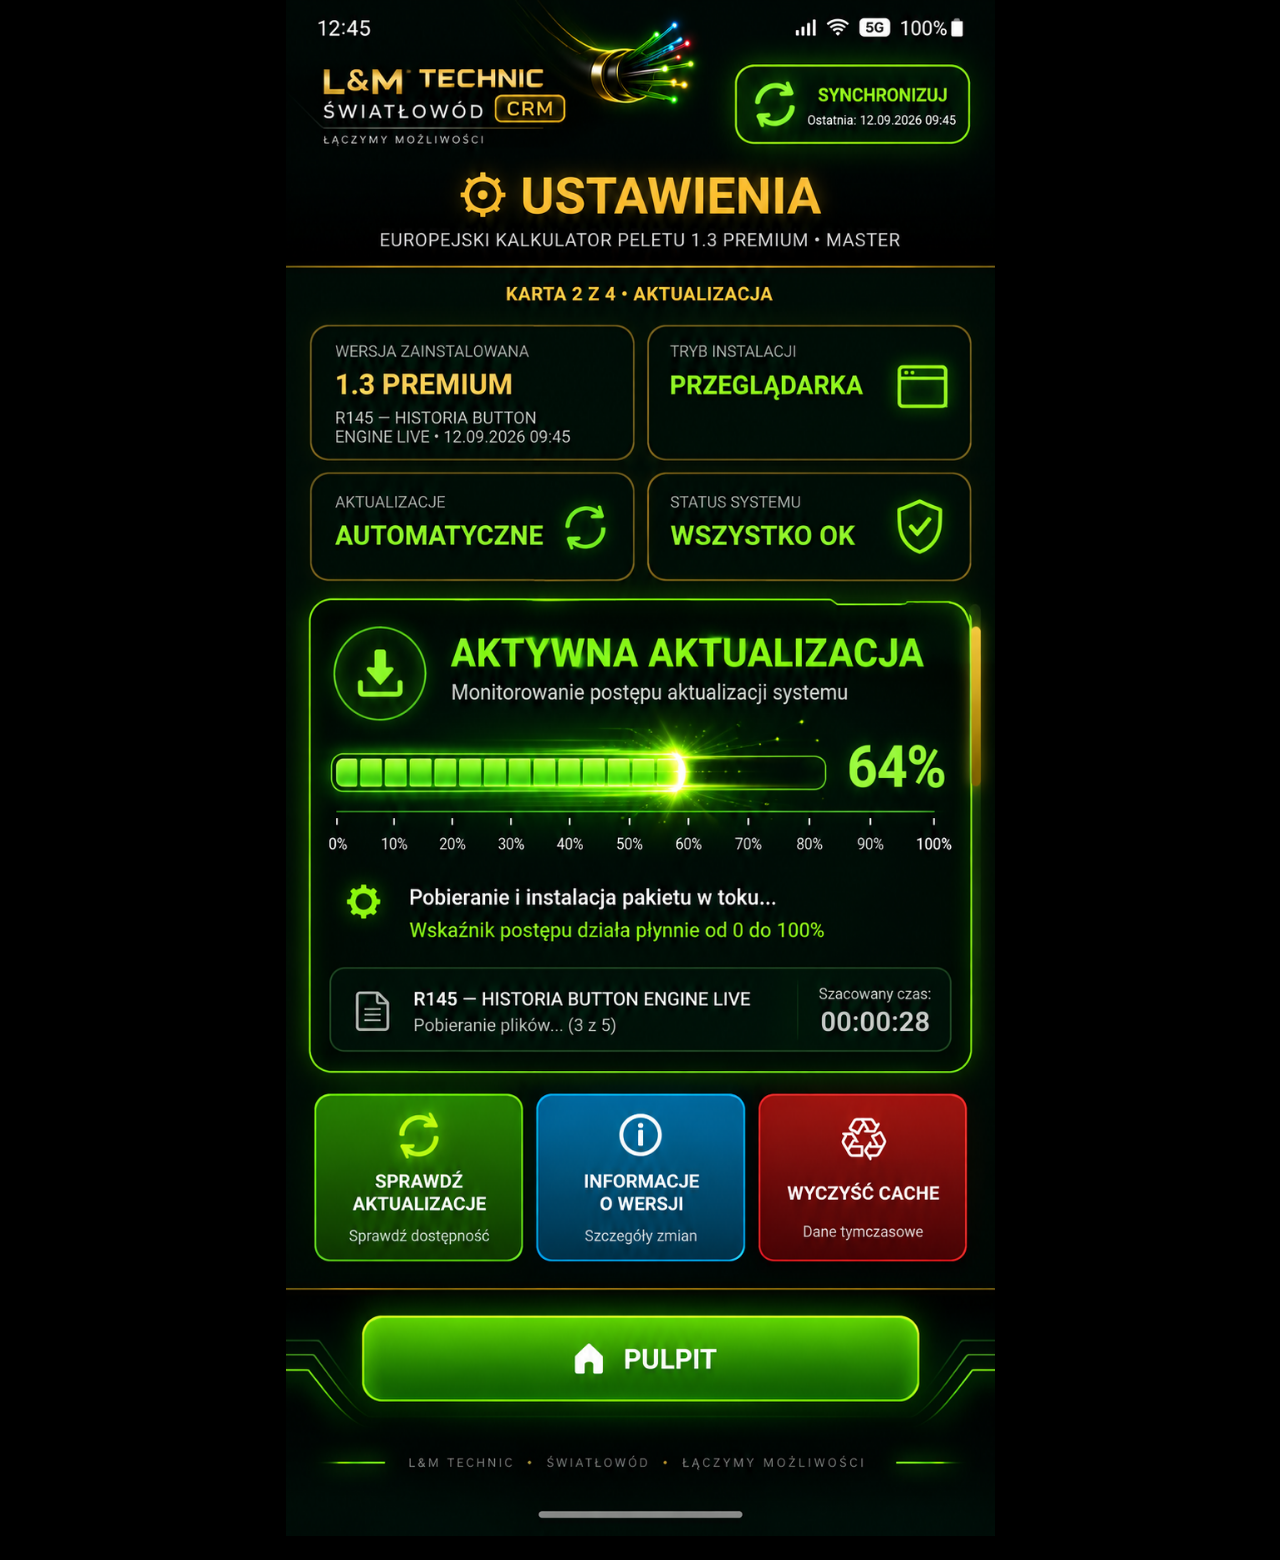
==== commit f442511a: "ZERO OVERLAY 01: czysty MASTER 1:1 bez nakładek i tłumaczeń" ====
--- a/settings-update.html
+++ b/settings-update.html
@@ -1,60 +1,53 @@
 <!doctype html>
-<html lang="pl">
+<html lang="pl" translate="no">
 <head>
   <meta charset="utf-8">
   <meta name="viewport" content="width=device-width, initial-scale=1, maximum-scale=5, user-scalable=yes, viewport-fit=cover">
   <meta name="theme-color" content="#001006">
   <meta name="color-scheme" content="dark">
+  <meta name="google" content="notranslate">
   <title>AKTUALIZACJA APLIKACJI — CRM ŚWIATŁOWÓD EU</title>
   <link rel="stylesheet" href="./settings-update.css?v=karta1-live-03">
+  <link rel="stylesheet" href="./zero-overlay-clean.css?v=zero-overlay-01">
 </head>
-<body>
+<body class="notranslate">
   <main id="updateViewport" aria-label="Karta 1 Aktualizacja aplikacji">
     <section id="updateStage" data-master="709x1536">
-      <img id="updateMaster" src="./01_GRAFIKI_KART_WEJSCIOWE/03_USTAWIENIA_KARTA_1_AKTUALIZACJA_MASTER_1TO1.png?v=karta1-live-03" alt="" draggable="false">
+      <img id="updateMaster" src="./01_GRAFIKI_KART_WEJSCIOWE/03_USTAWIENIA_KARTA_1_AKTUALIZACJA_MASTER_1TO1.png?v=zero-overlay-01" alt="" draggable="false">
 
       <svg id="updateLive" viewBox="0 0 709 1536" preserveAspectRatio="xMidYMid meet" aria-label="Warstwa LIVE aktualizacji">
         <defs>
-          <clipPath id="pSyncInner"><circle cx="486" cy="99" r="24"/></clipPath>
-          <clipPath id="pLastSync"><rect x="516" y="107" width="158" height="21" rx="3"/></clipPath>
-          <clipPath id="pVersion1"><rect x="47" y="371" width="244" height="33" rx="3"/></clipPath>
-          <clipPath id="pVersion2"><rect x="47" y="405" width="282" height="42" rx="3"/></clipPath>
-          <clipPath id="pInstall"><rect x="382" y="374" width="211" height="33" rx="3"/></clipPath>
-          <clipPath id="pAuto"><rect x="47" y="523" width="226" height="33" rx="3"/></clipPath>
-          <clipPath id="pState"><rect x="382" y="523" width="219" height="33" rx="3"/></clipPath>
-          <clipPath id="pBar"><rect x="50" y="758" width="490" height="32" rx="9"/></clipPath>
-          <clipPath id="pPercent"><rect x="556" y="746" width="111" height="55" rx="3"/></clipPath>
-          <clipPath id="pProcessTitle"><rect x="118" y="883" width="500" height="31" rx="3"/></clipPath>
-          <clipPath id="pProcessDetail"><rect x="118" y="917" width="483" height="29" rx="3"/></clipPath>
-          <clipPath id="pStepName"><rect x="122" y="987" width="398" height="27" rx="3"/></clipPath>
-          <clipPath id="pStepDetail"><rect x="122" y="1015" width="373" height="24" rx="3"/></clipPath>
-          <clipPath id="pEta"><rect x="528" y="986" width="121" height="54" rx="3"/></clipPath>
+          <clipPath id="pSyncIcon"><rect x="448" y="60" width="78" height="82" rx="18"/></clipPath>
+          <clipPath id="pLastSync"><rect x="516" y="103" width="156" height="24" rx="4"/></clipPath>
+          <clipPath id="pVersion"><rect x="46" y="366" width="288" height="84" rx="6"/></clipPath>
+          <clipPath id="pInstall"><rect x="378" y="369" width="225" height="48" rx="6"/></clipPath>
+          <clipPath id="pAuto"><rect x="45" y="516" width="235" height="48" rx="6"/></clipPath>
+          <clipPath id="pState"><rect x="380" y="516" width="225" height="48" rx="6"/></clipPath>
+          <clipPath id="pProgress"><rect x="42" y="748" width="620" height="70" rx="10"/></clipPath>
+          <clipPath id="pProcess"><rect x="116" y="879" width="520" height="72" rx="5"/></clipPath>
+          <clipPath id="pStep"><rect x="119" y="981" width="530" height="63" rx="5"/></clipPath>
         </defs>
 
         <g id="basePatches" aria-hidden="true">
-          <image href="./02_TLO_MASTER/03_USTAWIENIA_KARTA_1_AKTUALIZACJA_TLO_MASTER.png?v=karta1-live-03" x="0" y="0" width="709" height="1536" preserveAspectRatio="none" clip-path="url(#pSyncInner)"/>
+          <image href="./02_TLO_MASTER/03_USTAWIENIA_KARTA_1_AKTUALIZACJA_TLO_MASTER.png?v=karta1-live-03" x="0" y="0" width="709" height="1536" preserveAspectRatio="none" clip-path="url(#pSyncIcon)"/>
           <image href="./02_TLO_MASTER/03_USTAWIENIA_KARTA_1_AKTUALIZACJA_TLO_MASTER.png?v=karta1-live-03" x="0" y="0" width="709" height="1536" preserveAspectRatio="none" clip-path="url(#pLastSync)"/>
-          <image href="./02_TLO_MASTER/03_USTAWIENIA_KARTA_1_AKTUALIZACJA_TLO_MASTER.png?v=karta1-live-03" x="0" y="0" width="709" height="1536" preserveAspectRatio="none" clip-path="url(#pVersion1)"/>
-          <image href="./02_TLO_MASTER/03_USTAWIENIA_KARTA_1_AKTUALIZACJA_TLO_MASTER.png?v=karta1-live-03" x="0" y="0" width="709" height="1536" preserveAspectRatio="none" clip-path="url(#pVersion2)"/>
+          <image href="./02_TLO_MASTER/03_USTAWIENIA_KARTA_1_AKTUALIZACJA_TLO_MASTER.png?v=karta1-live-03" x="0" y="0" width="709" height="1536" preserveAspectRatio="none" clip-path="url(#pVersion)"/>
           <image href="./02_TLO_MASTER/03_USTAWIENIA_KARTA_1_AKTUALIZACJA_TLO_MASTER.png?v=karta1-live-03" x="0" y="0" width="709" height="1536" preserveAspectRatio="none" clip-path="url(#pInstall)"/>
           <image href="./02_TLO_MASTER/03_USTAWIENIA_KARTA_1_AKTUALIZACJA_TLO_MASTER.png?v=karta1-live-03" x="0" y="0" width="709" height="1536" preserveAspectRatio="none" clip-path="url(#pAuto)"/>
           <image href="./02_TLO_MASTER/03_USTAWIENIA_KARTA_1_AKTUALIZACJA_TLO_MASTER.png?v=karta1-live-03" x="0" y="0" width="709" height="1536" preserveAspectRatio="none" clip-path="url(#pState)"/>
-          <image href="./02_TLO_MASTER/03_USTAWIENIA_KARTA_1_AKTUALIZACJA_TLO_MASTER.png?v=karta1-live-03" x="0" y="0" width="709" height="1536" preserveAspectRatio="none" clip-path="url(#pBar)"/>
-          <image href="./02_TLO_MASTER/03_USTAWIENIA_KARTA_1_AKTUALIZACJA_TLO_MASTER.png?v=karta1-live-03" x="0" y="0" width="709" height="1536" preserveAspectRatio="none" clip-path="url(#pPercent)"/>
-          <image href="./02_TLO_MASTER/03_USTAWIENIA_KARTA_1_AKTUALIZACJA_TLO_MASTER.png?v=karta1-live-03" x="0" y="0" width="709" height="1536" preserveAspectRatio="none" clip-path="url(#pProcessTitle)"/>
-          <image href="./02_TLO_MASTER/03_USTAWIENIA_KARTA_1_AKTUALIZACJA_TLO_MASTER.png?v=karta1-live-03" x="0" y="0" width="709" height="1536" preserveAspectRatio="none" clip-path="url(#pProcessDetail)"/>
-          <image href="./02_TLO_MASTER/03_USTAWIENIA_KARTA_1_AKTUALIZACJA_TLO_MASTER.png?v=karta1-live-03" x="0" y="0" width="709" height="1536" preserveAspectRatio="none" clip-path="url(#pStepName)"/>
-          <image href="./02_TLO_MASTER/03_USTAWIENIA_KARTA_1_AKTUALIZACJA_TLO_MASTER.png?v=karta1-live-03" x="0" y="0" width="709" height="1536" preserveAspectRatio="none" clip-path="url(#pStepDetail)"/>
-          <image href="./02_TLO_MASTER/03_USTAWIENIA_KARTA_1_AKTUALIZACJA_TLO_MASTER.png?v=karta1-live-03" x="0" y="0" width="709" height="1536" preserveAspectRatio="none" clip-path="url(#pEta)"/>
+          <image href="./02_TLO_MASTER/03_USTAWIENIA_KARTA_1_AKTUALIZACJA_TLO_MASTER.png?v=karta1-live-03" x="0" y="0" width="709" height="1536" preserveAspectRatio="none" clip-path="url(#pProgress)"/>
+          <image href="./02_TLO_MASTER/03_USTAWIENIA_KARTA_1_AKTUALIZACJA_TLO_MASTER.png?v=karta1-live-03" x="0" y="0" width="709" height="1536" preserveAspectRatio="none" clip-path="url(#pProcess)"/>
+          <image href="./02_TLO_MASTER/03_USTAWIENIA_KARTA_1_AKTUALIZACJA_TLO_MASTER.png?v=karta1-live-03" x="0" y="0" width="709" height="1536" preserveAspectRatio="none" clip-path="url(#pStep)"/>
         </g>
 
-        <text id="lastSyncText" class="small-live" x="520" y="121">Ostatnia: --.--.---- --:--</text>
+        <text id="lastSyncText" class="small-live" x="522" y="120">Ostatnia: --.--.---- --:--</text>
         <g id="syncTopVisual">
+          <circle class="sync-ring" cx="486" cy="99" r="30"/>
           <g class="sync-arrows" id="syncTopArrows">
-            <path d="M468 95 A20 20 0 0 1 502 84"/>
-            <path d="M500 78 L504 84 L497 86"/>
-            <path d="M506 103 A20 20 0 0 1 472 115"/>
-            <path d="M474 121 L470 115 L477 112"/>
+            <path d="M468 95 A21 21 0 0 1 503 83"/>
+            <path d="M501 77 L505 84 L497 86"/>
+            <path d="M507 104 A21 21 0 0 1 472 116"/>
+            <path d="M474 122 L470 115 L478 113"/>
           </g>
         </g>
 
@@ -64,12 +57,17 @@
         <text id="updateMode" class="value-green" x="50" y="548">AUTOMATYCZNE</text>
         <text id="systemState" class="value-green" x="385" y="548">SPRAWDZANIE...</text>
 
-        <rect id="progressFill" class="progress-fill" x="51" y="761" width="0" height="28" rx="8"/>
-        <circle id="progressGlow" class="progress-glow" cx="51" cy="775" r="12"/>
+        <rect class="progress-track" x="47" y="758" width="493" height="34" rx="12"/>
+        <rect id="progressFill" class="progress-fill" x="51" y="762" width="0" height="26" rx="9"/>
+        <circle id="progressGlow" class="progress-glow" cx="51" cy="775" r="14"/>
         <text id="progressPct" class="progress-pct" x="560" y="791">0%</text>
+        <line class="scale-line" x1="49" y1="812" x2="650" y2="812"/>
+        <g id="scaleLabels" class="scale-labels">
+          <text x="49" y="851">0%</text><text x="106" y="851">10%</text><text x="164" y="851">20%</text><text x="222" y="851">30%</text><text x="280" y="851">40%</text><text x="338" y="851">50%</text><text x="396" y="851">60%</text><text x="454" y="851">70%</text><text x="512" y="851">80%</text><text x="570" y="851">90%</text><text x="625" y="851">100%</text>
+        </g>
 
-        <text id="processTitle" class="process-title" x="121" y="908">Gotowy do sprawdzenia aktualizacji</text>
-        <text id="processDetail" class="process-detail" x="121" y="939">Wskaźnik postępu działa płynnie od 0 do 100%</text>
+        <text id="processTitle" class="process-title" x="121" y="909">Gotowy do sprawdzenia aktualizacji</text>
+        <text id="processDetail" class="process-detail" x="121" y="940">Wskaźnik postępu działa płynnie od 0 do 100%</text>
         <text id="stepName" class="step-name" x="125" y="1007">SYSTEM GOTOWY</text>
         <text id="stepDetail" class="step-detail" x="125" y="1032">Oczekiwanie na rozpoczęcie procesu</text>
         <text id="etaLabel" class="eta-label" x="536" y="1004">Szacowany czas:</text>
@@ -82,6 +80,7 @@
         <rect class="hitbox" data-action="pulpit" x="74" y="1315" width="560" height="90" rx="20"/>
       </svg>
 
+      <div id="translationLayer" aria-hidden="true"></div>
       <dialog id="versionDialog">
         <button id="closeVersion" type="button">×</button>
         <h2 id="versionDialogTitle">INFORMACJE O WERSJI</h2>
--- a/settings-update.css
+++ b/settings-update.css
@@ -1 +1 @@
-*{box-sizing:border-box}html,body{margin:0;padding:0;min-height:100%;background:#000;color:#fff}html{overflow-x:hidden}body{overflow-x:hidden;font-family:Arial,Helvetica,sans-serif;-webkit-tap-highlight-color:transparent}#updateViewport{width:100%;display:flex;justify-content:center;align-items:flex-start;background:#000}#updateStage{position:relative;width:min(100vw,709px);aspect-ratio:709/1536;flex:0 0 auto;overflow:hidden;background:#000}#updateMaster{position:absolute;inset:0;width:100%;height:100%;display:block;object-fit:fill;user-select:none;-webkit-user-drag:none;pointer-events:none}#updateLive{position:absolute;inset:0;width:100%;height:100%;display:block;overflow:visible}.small-live,.value-green,.value-sub,.progress-pct,.scale-labels,.process-title,.process-detail,.step-name,.step-detail,.eta-label,.eta-value{font-family:Arial,Helvetica,sans-serif;dominant-baseline:alphabetic}.small-live{fill:#e2e8e0;font-size:12px;font-weight:500}.value-green{fill:#6cff15;font-size:26px;font-weight:800}.value-green.gold{fill:#ffd95d}.value-sub{fill:#d9d9d9;font-size:15px;font-weight:500}.sync-ring{fill:rgba(0,24,0,.30);stroke:#61ff00;stroke-width:2.6;filter:drop-shadow(0 0 7px #61ff00)}.sync-arrows{fill:none;stroke:#61ff00;stroke-width:7;stroke-linecap:round;stroke-linejoin:round;filter:drop-shadow(0 0 3px #61ff00);transform-box:view-box;transform-origin:486px 99px}.syncing .sync-arrows{animation:syncspin .72s linear infinite}@keyframes syncspin{to{transform:rotate(360deg)}}.progress-track{fill:rgba(5,31,12,.72);stroke:#63ff0a;stroke-width:2}.progress-fill{fill:#67ff17;filter:drop-shadow(0 0 7px #65ff13);transition:width .28s ease}.progress-glow{fill:#efffe8;filter:drop-shadow(0 0 14px #7dff2b);opacity:.96;transition:cx .28s ease}.progress-pct{fill:#71ff1b;font-size:46px;font-weight:900;letter-spacing:-1px}.scale-line{stroke:#62ff18;stroke-width:1;opacity:.85}.scale-labels text{fill:#fff;font-size:13px;text-anchor:middle}.process-title{fill:#fff;font-size:21px;font-weight:800}.process-detail{fill:#75ff25;font-size:18px;font-weight:600}.step-name{fill:#fff;font-size:16px;font-weight:800}.step-detail{fill:#d8d8d8;font-size:14px}.eta-label{fill:#d0d0d0;font-size:12px}.eta-value{fill:#fff;font-size:24px;font-weight:800}.hitbox{fill:transparent;stroke:transparent;cursor:pointer;pointer-events:all}#updateStage.debug .hitbox{stroke:#00ffff;stroke-width:1;fill:rgba(0,255,255,.03)}#translationLayer{position:absolute;inset:0;pointer-events:none;display:none}body.translated #translationLayer{display:block}#versionDialog{width:min(88%,560px);border:1px solid #5cff00;border-radius:18px;background:#020803;color:#fff;box-shadow:0 0 35px rgba(90,255,0,.28);padding:24px}#versionDialog::backdrop{background:rgba(0,0,0,.78)}#versionDialog h2{margin:0 36px 14px 0;color:#6cff1c;font-size:22px}#versionDialog pre{white-space:pre-wrap;word-break:break-word;color:#ddd;font:13px/1.45 ui-monospace,SFMono-Regular,Menlo,monospace;max-height:55vh;overflow:auto}#closeVersion{position:absolute;right:12px;top:8px;width:36px;height:36px;border:0;border-radius:50%;background:#111;color:#fff;font-size:26px}@media (min-width:710px){body{padding-bottom:24px}}+*{box-sizing:border-box}html,body{margin:0;padding:0;min-height:100%;background:#000;color:#fff}html{overflow-x:hidden}body{overflow-x:hidden;font-family:Arial,Helvetica,sans-serif;-webkit-tap-highlight-color:transparent}#updateViewport{width:100%;display:flex;justify-content:center;align-items:flex-start;background:#000}#updateStage{position:relative;width:min(100vw,709px);aspect-ratio:709/1536;flex:0 0 auto;overflow:hidden;background:#000}#updateMaster{position:absolute;inset:0;width:100%;height:100%;display:block;object-fit:fill;user-select:none;-webkit-user-drag:none;pointer-events:none}#updateLive{position:absolute;inset:0;width:100%;height:100%;display:block;overflow:hidden}.small-live,.value-green,.value-sub,.progress-pct,.process-title,.process-detail,.step-name,.step-detail,.eta-label,.eta-value{font-family:Arial,Helvetica,sans-serif;dominant-baseline:alphabetic}.small-live{fill:#e7ece5;font-size:11px;font-weight:500}.value-green{fill:#6cff15;font-size:24px;font-weight:800}.value-green.gold{fill:#ffd95d}.value-sub{fill:#d9d9d9;font-size:14px;font-weight:500}.sync-arrows{fill:none;stroke:#61ff00;stroke-width:6.5;stroke-linecap:round;stroke-linejoin:round;filter:drop-shadow(0 0 3px #61ff00);transform-box:view-box;transform-origin:486px 99px}.syncing .sync-arrows{animation:syncspin .72s linear infinite}@keyframes syncspin{to{transform:rotate(360deg)}}.progress-fill{fill:#67ff17;filter:drop-shadow(0 0 6px #65ff13);transition:width .28s ease}.progress-glow{fill:#efffe8;filter:drop-shadow(0 0 12px #7dff2b);opacity:.96;transition:cx .28s ease}.progress-pct{fill:#71ff1b;font-size:43px;font-weight:900;letter-spacing:-1px}.process-title{fill:#fff;font-size:20px;font-weight:800}.process-detail{fill:#75ff25;font-size:17px;font-weight:600}.step-name{fill:#fff;font-size:16px;font-weight:800}.step-detail{fill:#d8d8d8;font-size:13px}.eta-label{fill:#d0d0d0;font-size:11px}.eta-value{fill:#fff;font-size:23px;font-weight:800}.hitbox{fill:transparent;stroke:transparent;cursor:pointer;pointer-events:all}#updateStage.debug .hitbox{stroke:#00ffff;stroke-width:1;fill:rgba(0,255,255,.03)}#versionDialog{width:min(88%,560px);border:1px solid #5cff00;border-radius:18px;background:#020803;color:#fff;box-shadow:0 0 35px rgba(90,255,0,.28);padding:24px}#versionDialog::backdrop{background:rgba(0,0,0,.78)}#versionDialog h2{margin:0 36px 14px 0;color:#6cff1c;font-size:22px}#versionDialog pre{white-space:pre-wrap;word-break:break-word;color:#ddd;font:13px/1.45 ui-monospace,SFMono-Regular,Menlo,monospace;max-height:55vh;overflow:auto}#closeVersion{position:absolute;right:12px;top:8px;width:36px;height:36px;border:0;border-radius:50%;background:#111;color:#fff;font-size:26px}@media(min-width:710px){body{padding-bottom:24px}}
--- a/zero-overlay-clean.css
+++ b/zero-overlay-clean.css
@@ -0,0 +1,54 @@
+/* ZERO-OVERLAY CLEAN MODE 01
+   Cel: na ekranach testowych widoczny ma być WYŁĄCZNIE zatwierdzony MASTER 1:1.
+   Żadne tłumaczenia, statusy, procenty, patche BASE ani efekty nacisku nie mogą
+   zasłaniać pikseli MASTER-a. Zostają wyłącznie niewidzialne hitboxy nawigacji. */
+
+/* MENU GŁÓWNE — usuń całą widoczną warstwę DOM nad MASTER-em. */
+#designStage .title-zone,
+#designStage .status-cell,
+#designStage .language-cell,
+#designStage .tile-copy,
+#designStage .bottom-live {
+  display: none !important;
+}
+#designStage .tile-live,
+#designStage .tile-live::before,
+#designStage .tile-live::after,
+#designStage .tile-live.pressed::after,
+#designStage .tile-live:active::after,
+#designStage .tile-live:focus-visible {
+  background: transparent !important;
+  box-shadow: none !important;
+  outline: none !important;
+}
+
+/* KARTA 1 AKTUALIZACJA — usuń WSZYSTKIE widoczne nakładki LIVE/PATCH.
+   SVG pozostaje tylko jako nośnik przezroczystych hitboxów. */
+#updateStage #basePatches,
+#updateStage #lastSyncText,
+#updateStage #syncTopVisual,
+#updateStage #installedVersion,
+#updateStage #installedBuild,
+#updateStage #installMode,
+#updateStage #updateMode,
+#updateStage #systemState,
+#updateStage .progress-track,
+#updateStage #progressFill,
+#updateStage #progressGlow,
+#updateStage #progressPct,
+#updateStage .scale-line,
+#updateStage #scaleLabels,
+#updateStage #processTitle,
+#updateStage #processDetail,
+#updateStage #stepName,
+#updateStage #stepDetail,
+#updateStage #etaLabel,
+#updateStage #etaValue,
+#updateStage #translationLayer {
+  display: none !important;
+}
+
+#updateStage .hitbox {
+  fill: transparent !important;
+  stroke: transparent !important;
+}
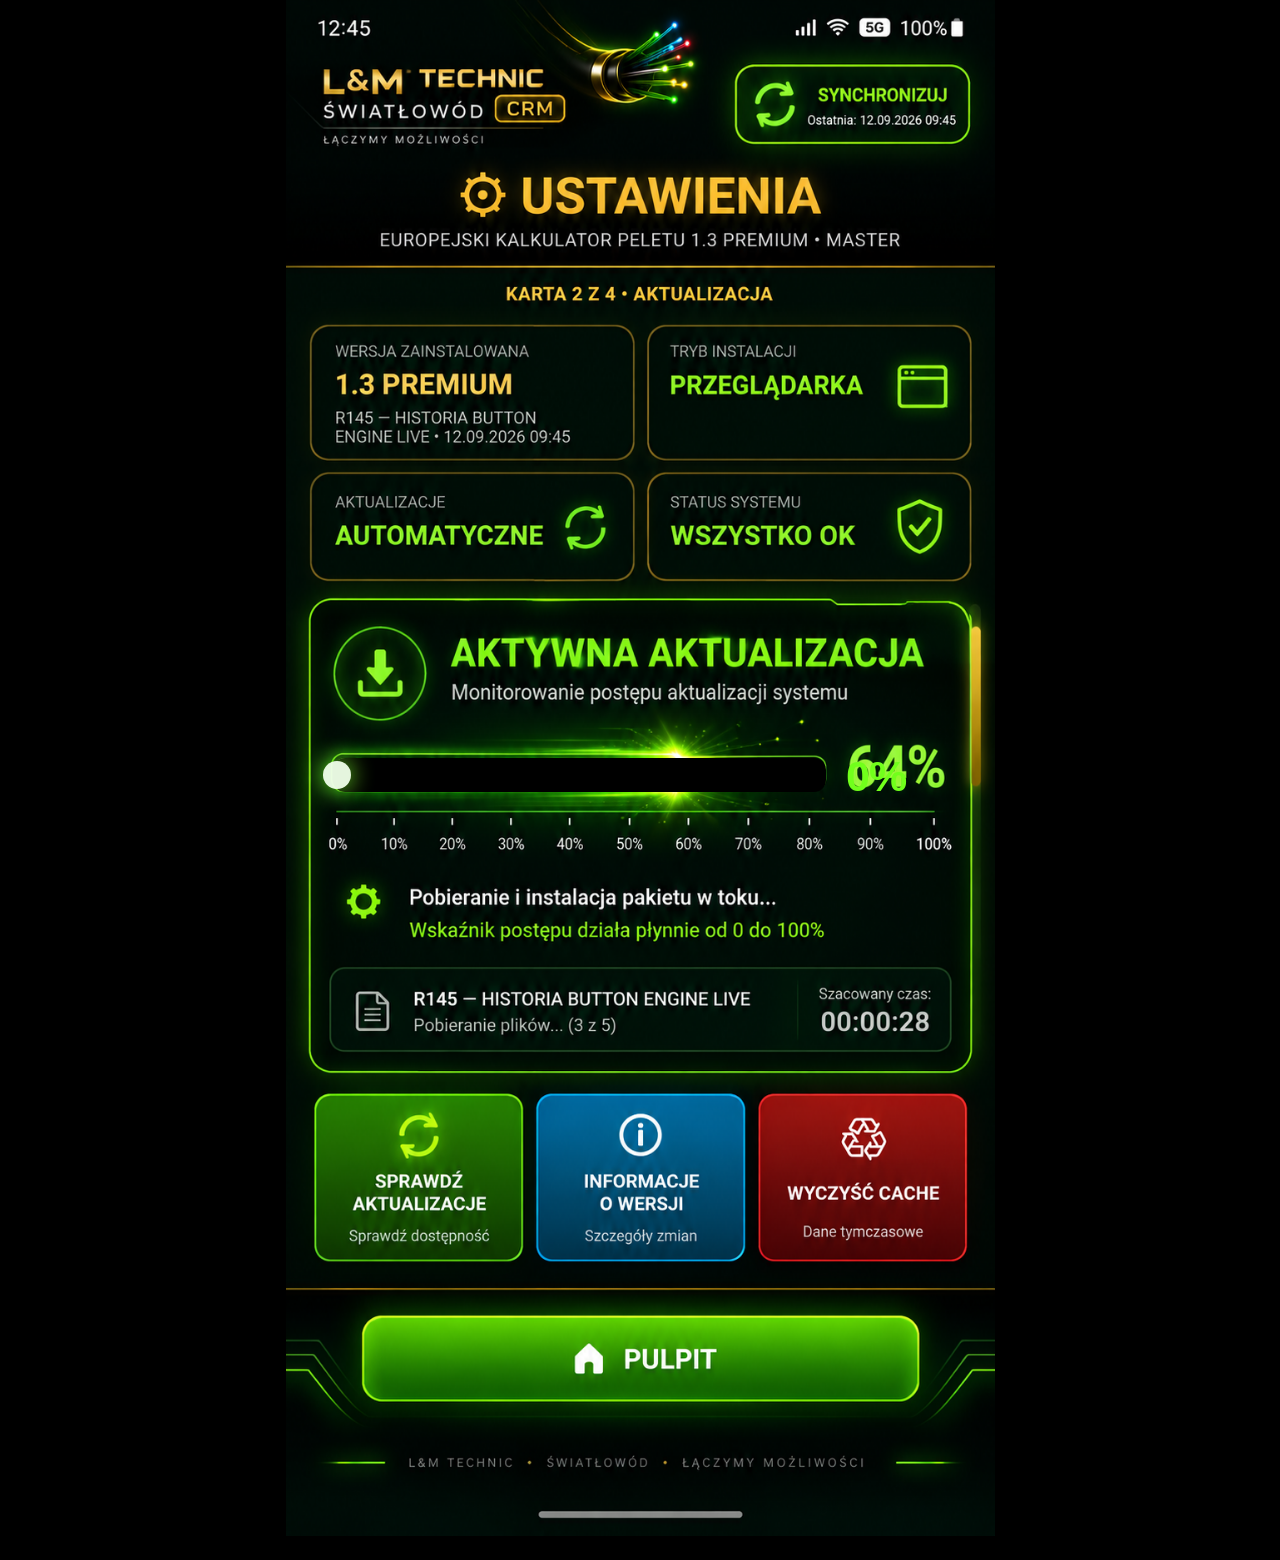
==== commit 22865a64: "CHIRURGIA KARTA 1: czysty MASTER + jedna warstwa funkcjonalna bez nakladek" ====
--- a/settings-update.html
+++ b/settings-update.html
@@ -7,80 +7,25 @@
   <meta name="color-scheme" content="dark">
   <meta name="google" content="notranslate">
   <title>AKTUALIZACJA APLIKACJI — CRM ŚWIATŁOWÓD EU</title>
-  <link rel="stylesheet" href="./settings-update.css?v=karta1-live-03">
-  <link rel="stylesheet" href="./zero-overlay-clean.css?v=zero-overlay-01">
+  <link rel="stylesheet" href="./settings-update.css?v=chirurgia-20260921-01">
 </head>
 <body class="notranslate">
   <main id="updateViewport" aria-label="Karta 1 Aktualizacja aplikacji">
     <section id="updateStage" data-master="709x1536">
-      <img id="updateMaster" src="./01_GRAFIKI_KART_WEJSCIOWE/03_USTAWIENIA_KARTA_1_AKTUALIZACJA_MASTER_1TO1.png?v=zero-overlay-01" alt="" draggable="false">
-
-      <svg id="updateLive" viewBox="0 0 709 1536" preserveAspectRatio="xMidYMid meet" aria-label="Warstwa LIVE aktualizacji">
-        <defs>
-          <clipPath id="pSyncIcon"><rect x="448" y="60" width="78" height="82" rx="18"/></clipPath>
-          <clipPath id="pLastSync"><rect x="516" y="103" width="156" height="24" rx="4"/></clipPath>
-          <clipPath id="pVersion"><rect x="46" y="366" width="288" height="84" rx="6"/></clipPath>
-          <clipPath id="pInstall"><rect x="378" y="369" width="225" height="48" rx="6"/></clipPath>
-          <clipPath id="pAuto"><rect x="45" y="516" width="235" height="48" rx="6"/></clipPath>
-          <clipPath id="pState"><rect x="380" y="516" width="225" height="48" rx="6"/></clipPath>
-          <clipPath id="pProgress"><rect x="42" y="748" width="620" height="70" rx="10"/></clipPath>
-          <clipPath id="pProcess"><rect x="116" y="879" width="520" height="72" rx="5"/></clipPath>
-          <clipPath id="pStep"><rect x="119" y="981" width="530" height="63" rx="5"/></clipPath>
-        </defs>
-
-        <g id="basePatches" aria-hidden="true">
-          <image href="./02_TLO_MASTER/03_USTAWIENIA_KARTA_1_AKTUALIZACJA_TLO_MASTER.png?v=karta1-live-03" x="0" y="0" width="709" height="1536" preserveAspectRatio="none" clip-path="url(#pSyncIcon)"/>
-          <image href="./02_TLO_MASTER/03_USTAWIENIA_KARTA_1_AKTUALIZACJA_TLO_MASTER.png?v=karta1-live-03" x="0" y="0" width="709" height="1536" preserveAspectRatio="none" clip-path="url(#pLastSync)"/>
-          <image href="./02_TLO_MASTER/03_USTAWIENIA_KARTA_1_AKTUALIZACJA_TLO_MASTER.png?v=karta1-live-03" x="0" y="0" width="709" height="1536" preserveAspectRatio="none" clip-path="url(#pVersion)"/>
-          <image href="./02_TLO_MASTER/03_USTAWIENIA_KARTA_1_AKTUALIZACJA_TLO_MASTER.png?v=karta1-live-03" x="0" y="0" width="709" height="1536" preserveAspectRatio="none" clip-path="url(#pInstall)"/>
-          <image href="./02_TLO_MASTER/03_USTAWIENIA_KARTA_1_AKTUALIZACJA_TLO_MASTER.png?v=karta1-live-03" x="0" y="0" width="709" height="1536" preserveAspectRatio="none" clip-path="url(#pAuto)"/>
-          <image href="./02_TLO_MASTER/03_USTAWIENIA_KARTA_1_AKTUALIZACJA_TLO_MASTER.png?v=karta1-live-03" x="0" y="0" width="709" height="1536" preserveAspectRatio="none" clip-path="url(#pState)"/>
-          <image href="./02_TLO_MASTER/03_USTAWIENIA_KARTA_1_AKTUALIZACJA_TLO_MASTER.png?v=karta1-live-03" x="0" y="0" width="709" height="1536" preserveAspectRatio="none" clip-path="url(#pProgress)"/>
-          <image href="./02_TLO_MASTER/03_USTAWIENIA_KARTA_1_AKTUALIZACJA_TLO_MASTER.png?v=karta1-live-03" x="0" y="0" width="709" height="1536" preserveAspectRatio="none" clip-path="url(#pProcess)"/>
-          <image href="./02_TLO_MASTER/03_USTAWIENIA_KARTA_1_AKTUALIZACJA_TLO_MASTER.png?v=karta1-live-03" x="0" y="0" width="709" height="1536" preserveAspectRatio="none" clip-path="url(#pStep)"/>
+      <img id="updateMaster" src="./01_GRAFIKI_KART_WEJSCIOWE/03_USTAWIENIA_KARTA_1_AKTUALIZACJA_MASTER_1TO1.png?v=chirurgia-20260921-01" alt="" draggable="false">
+      <svg id="updateLive" viewBox="0 0 709 1536" preserveAspectRatio="xMidYMid meet" aria-label="Sterowanie aktualizacją">
+        <g id="progressLive" aria-live="polite">
+          <rect class="progress-track" x="47" y="758" width="493" height="34" rx="12"/>
+          <rect id="progressFill" class="progress-fill" x="51" y="762" width="0" height="26" rx="9"/>
+          <circle id="progressGlow" class="progress-glow" cx="51" cy="775" r="14"/>
+          <text id="progressPct" class="progress-pct" x="560" y="791">0%</text>
         </g>
-
-        <text id="lastSyncText" class="small-live" x="522" y="120">Ostatnia: --.--.---- --:--</text>
-        <g id="syncTopVisual">
-          <circle class="sync-ring" cx="486" cy="99" r="30"/>
-          <g class="sync-arrows" id="syncTopArrows">
-            <path d="M468 95 A21 21 0 0 1 503 83"/>
-            <path d="M501 77 L505 84 L497 86"/>
-            <path d="M507 104 A21 21 0 0 1 472 116"/>
-            <path d="M474 122 L470 115 L478 113"/>
-          </g>
-        </g>
-
-        <text id="installedVersion" class="value-green gold" x="50" y="396">—</text>
-        <text id="installedBuild" class="value-sub" x="50" y="425">—</text>
-        <text id="installMode" class="value-green" x="385" y="397">PRZEGLĄDARKA</text>
-        <text id="updateMode" class="value-green" x="50" y="548">AUTOMATYCZNE</text>
-        <text id="systemState" class="value-green" x="385" y="548">SPRAWDZANIE...</text>
-
-        <rect class="progress-track" x="47" y="758" width="493" height="34" rx="12"/>
-        <rect id="progressFill" class="progress-fill" x="51" y="762" width="0" height="26" rx="9"/>
-        <circle id="progressGlow" class="progress-glow" cx="51" cy="775" r="14"/>
-        <text id="progressPct" class="progress-pct" x="560" y="791">0%</text>
-        <line class="scale-line" x1="49" y1="812" x2="650" y2="812"/>
-        <g id="scaleLabels" class="scale-labels">
-          <text x="49" y="851">0%</text><text x="106" y="851">10%</text><text x="164" y="851">20%</text><text x="222" y="851">30%</text><text x="280" y="851">40%</text><text x="338" y="851">50%</text><text x="396" y="851">60%</text><text x="454" y="851">70%</text><text x="512" y="851">80%</text><text x="570" y="851">90%</text><text x="625" y="851">100%</text>
-        </g>
-
-        <text id="processTitle" class="process-title" x="121" y="909">Gotowy do sprawdzenia aktualizacji</text>
-        <text id="processDetail" class="process-detail" x="121" y="940">Wskaźnik postępu działa płynnie od 0 do 100%</text>
-        <text id="stepName" class="step-name" x="125" y="1007">SYSTEM GOTOWY</text>
-        <text id="stepDetail" class="step-detail" x="125" y="1032">Oczekiwanie na rozpoczęcie procesu</text>
-        <text id="etaLabel" class="eta-label" x="536" y="1004">Szacowany czas:</text>
-        <text id="etaValue" class="eta-value" x="535" y="1032">00:00:00</text>
-
         <rect class="hitbox" data-action="sync" x="449" y="63" width="235" height="84" rx="20"/>
         <rect class="hitbox" data-action="check" x="28" y="1094" width="211" height="169" rx="16"/>
         <rect class="hitbox" data-action="version" x="250" y="1094" width="210" height="169" rx="16"/>
         <rect class="hitbox" data-action="cache" x="470" y="1094" width="211" height="169" rx="16"/>
         <rect class="hitbox" data-action="pulpit" x="74" y="1315" width="560" height="90" rx="20"/>
       </svg>
-
-      <div id="translationLayer" aria-hidden="true"></div>
       <dialog id="versionDialog">
         <button id="closeVersion" type="button">×</button>
         <h2 id="versionDialogTitle">INFORMACJE O WERSJI</h2>
@@ -88,6 +33,6 @@
       </dialog>
     </section>
   </main>
-  <script src="./settings-update.js?v=karta1-live-03" defer></script>
+  <script src="./settings-update.js?v=chirurgia-20260921-01" defer></script>
 </body>
 </html>
